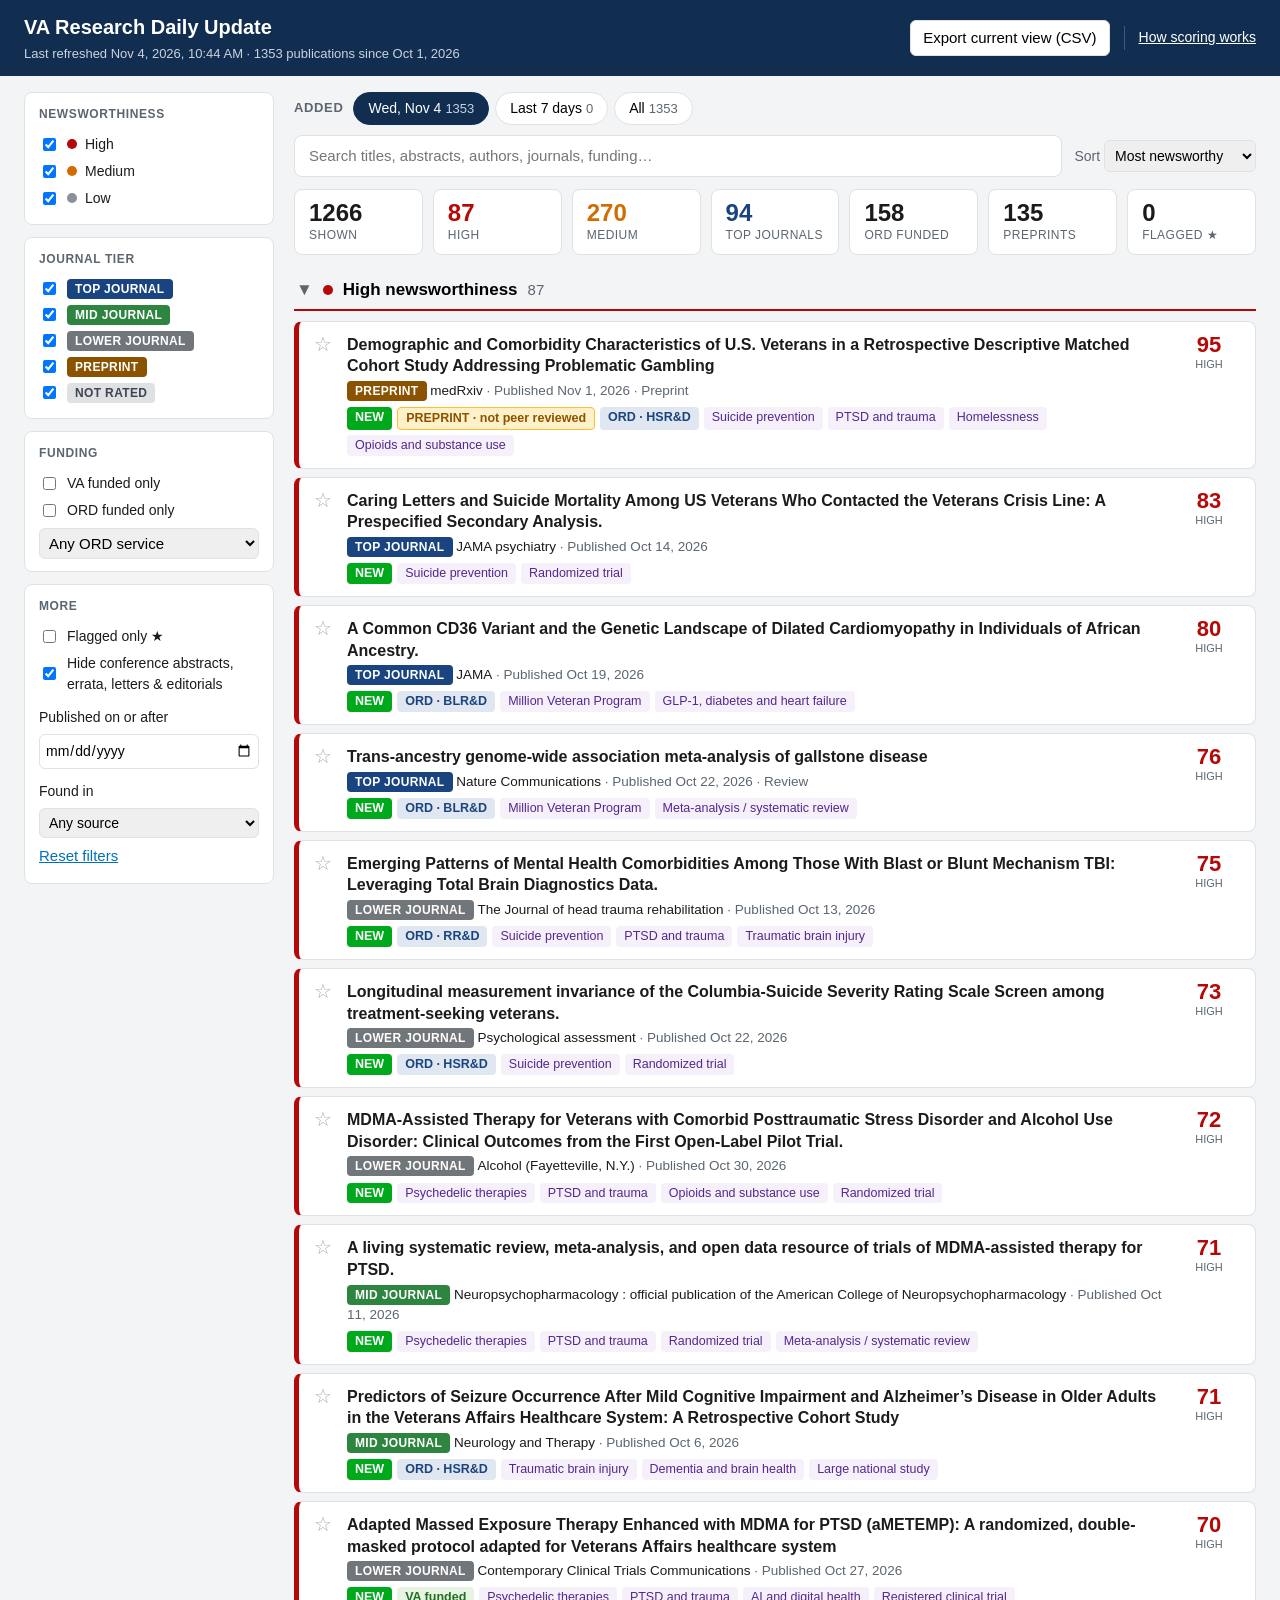
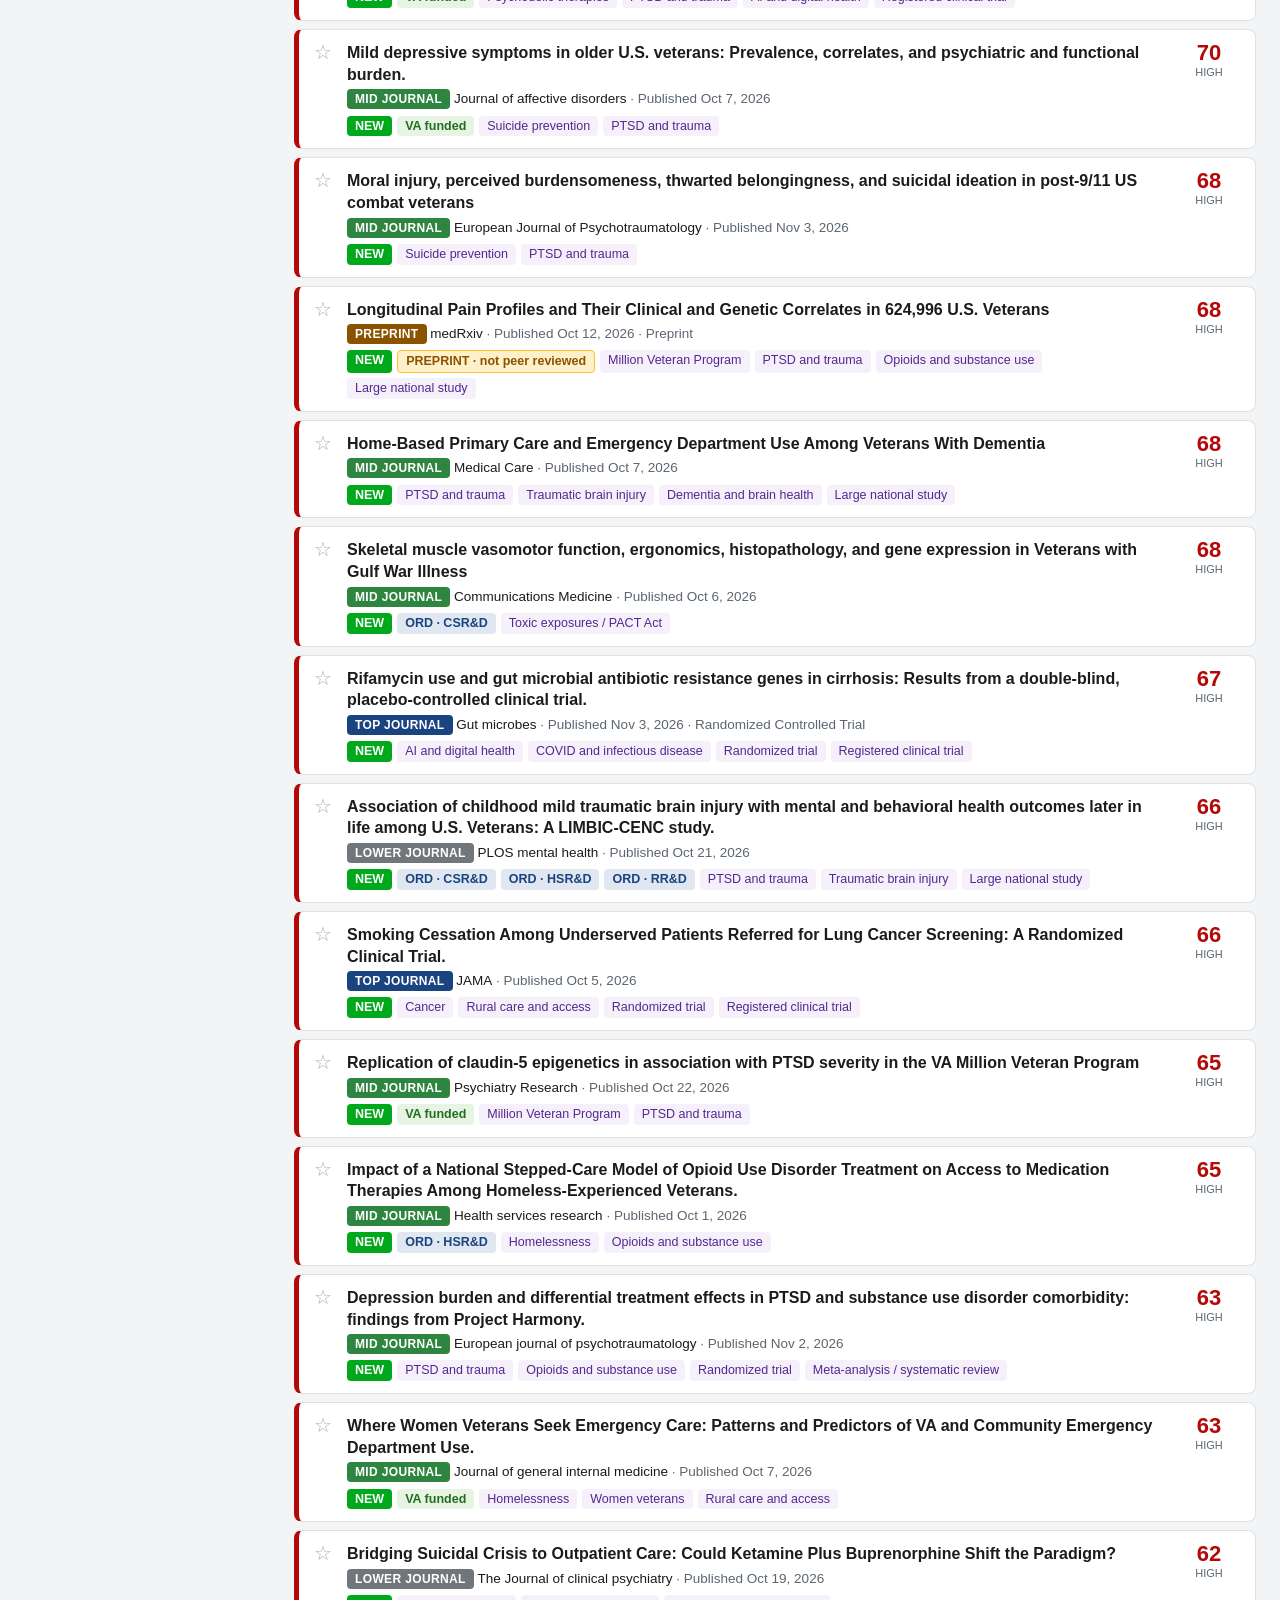
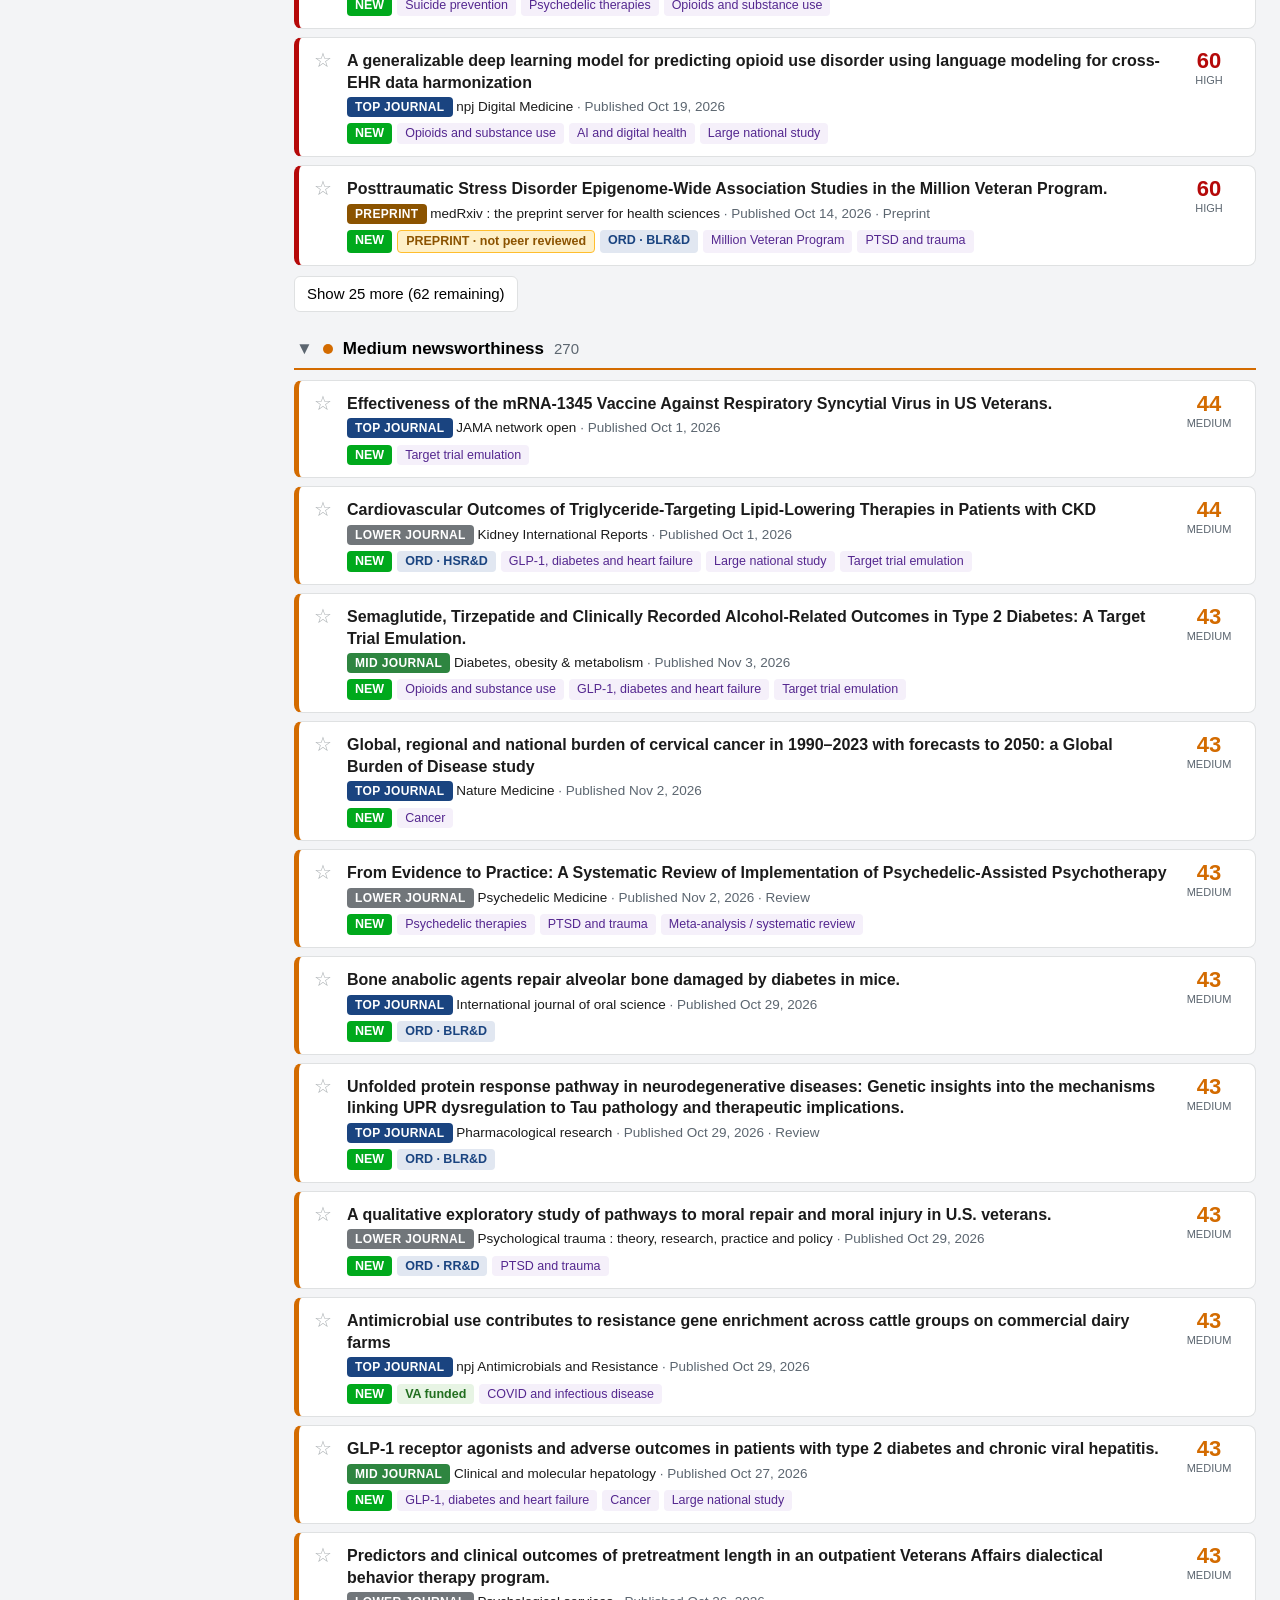
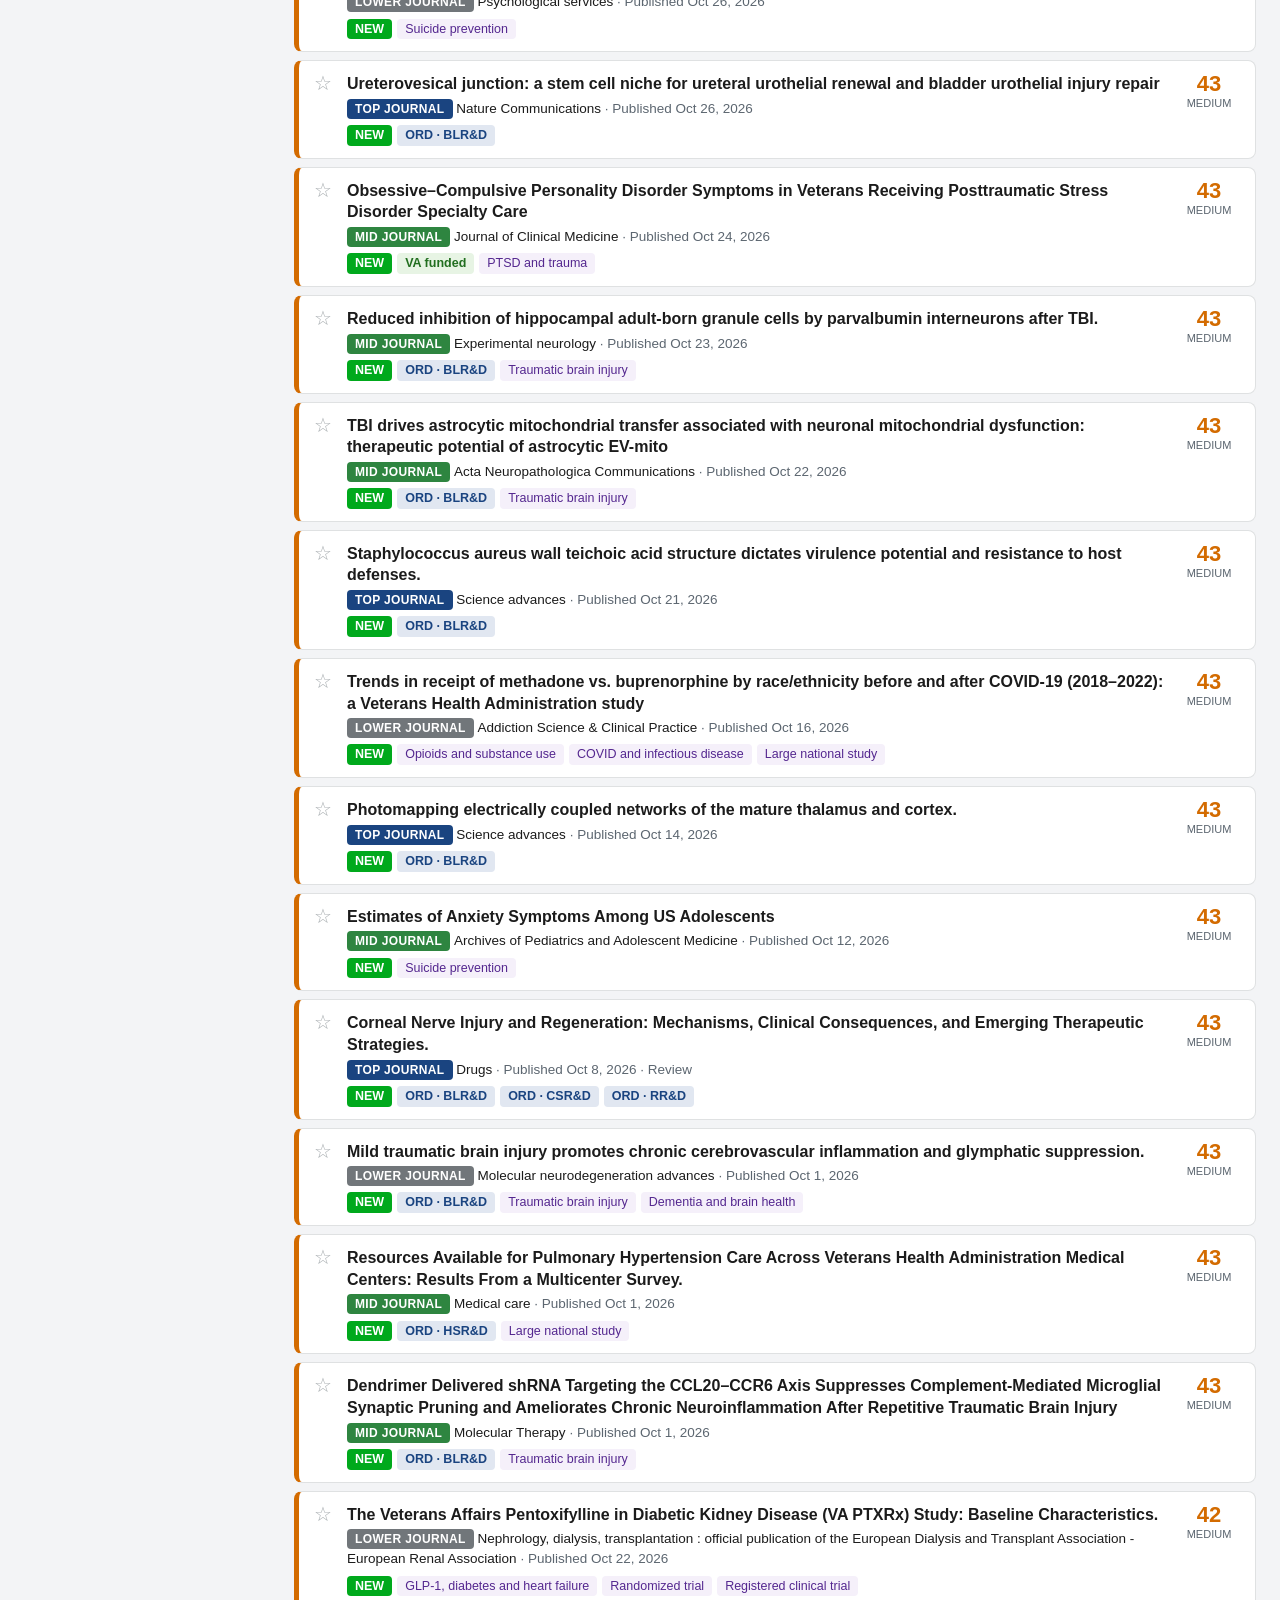
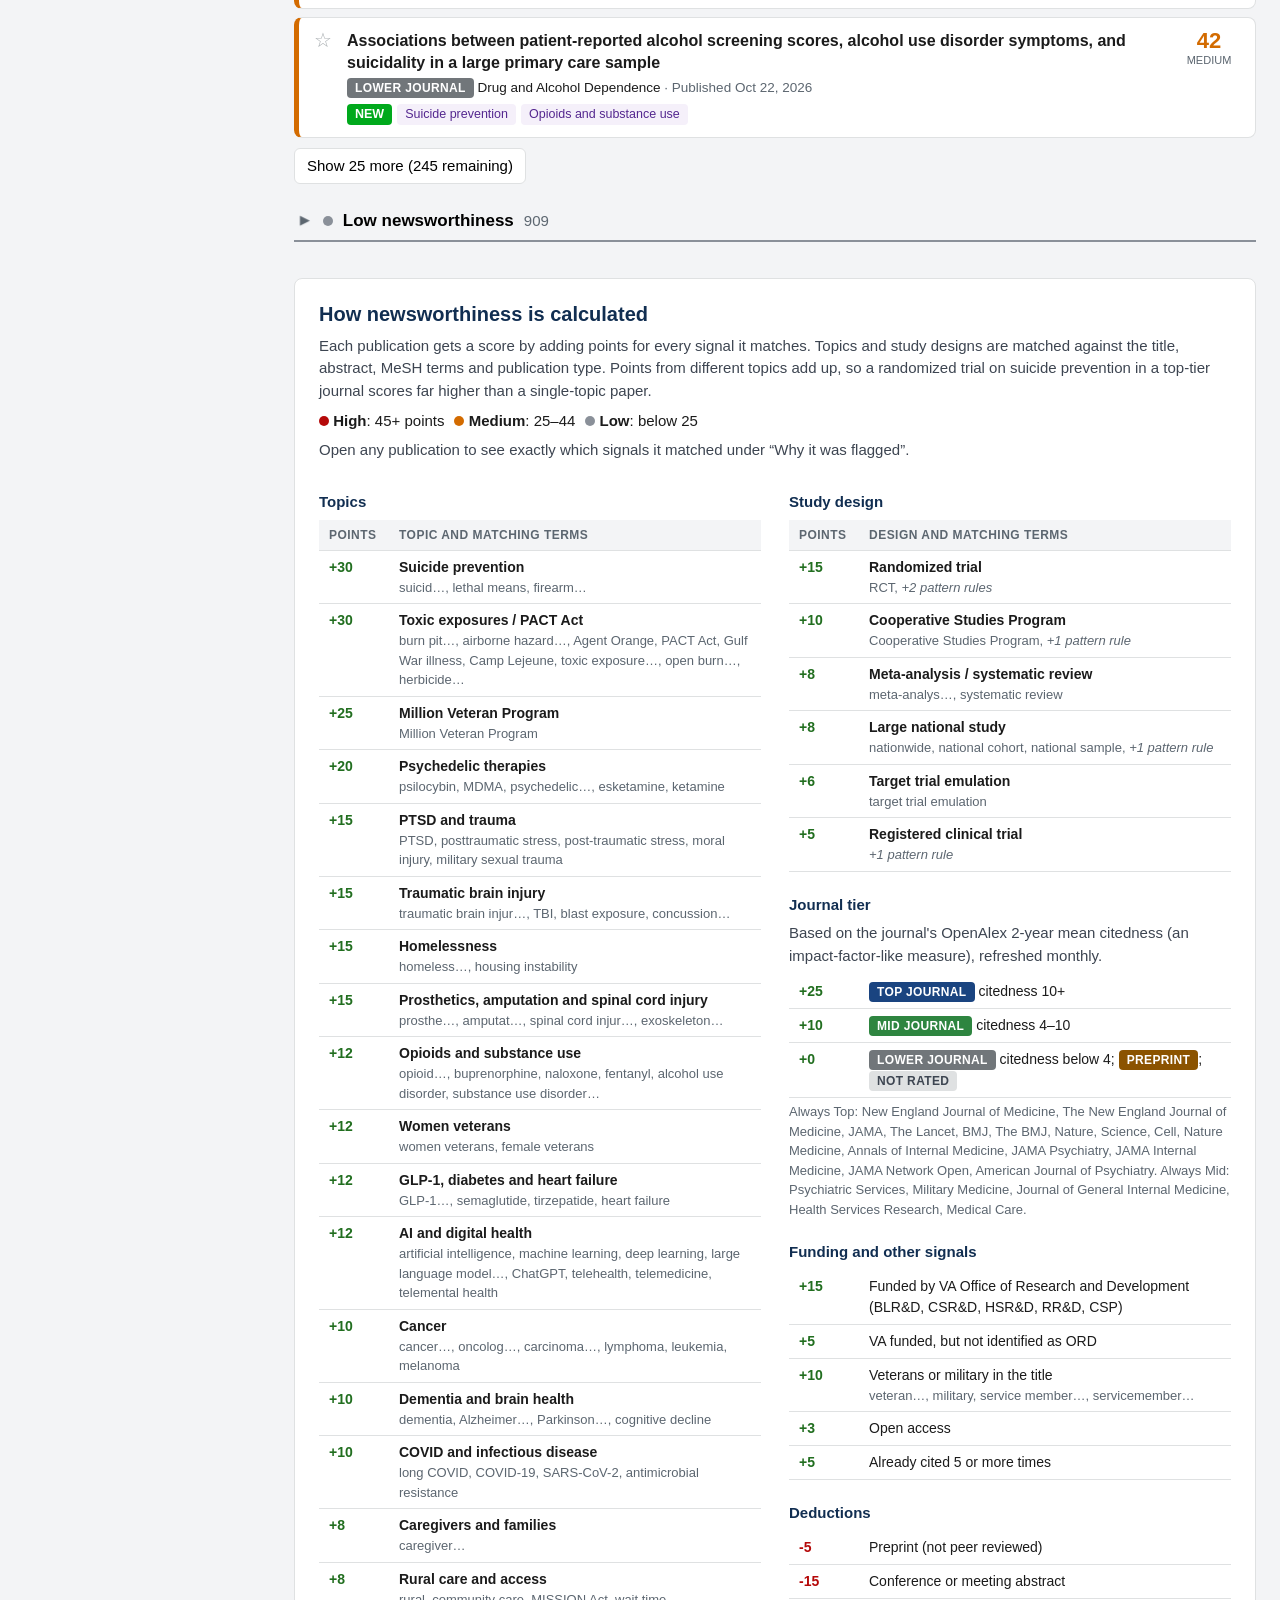
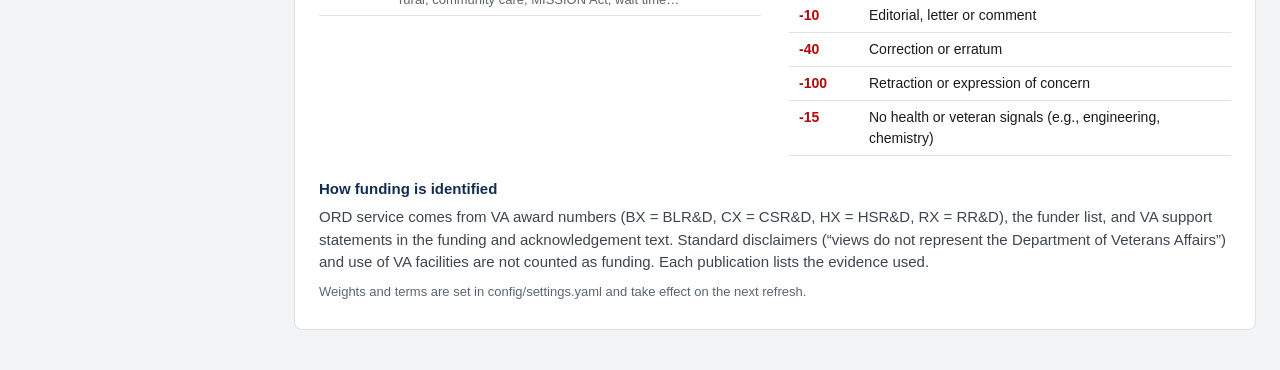
==== site/index.html @ d7e23025 "VA Research Radar: static dashboard from PubMed and OpenAlex" ====
<!DOCTYPE html>
<html lang="en">
<head>
  <meta charset="utf-8">
  <meta name="viewport" content="width=device-width, initial-scale=1">
  <title>VA Research Daily Update</title>
  <link rel="stylesheet" href="styles.css">
</head>
<body>
  <header class="topbar">
    <div>
      <h1>VA Research Daily Update</h1>
      <p id="meta">Loading…</p>
    </div>
    <div class="actions">
      <button id="export">Export current view (CSV)</button>
      <span class="divider"></span>
      <a class="toplink" href="#method">How scoring works</a>
    </div>
  </header>

  <div id="status" class="status" hidden></div>

  <div class="layout">
    <aside class="sidebar">
      <div class="filter-group">
        <h2>Newsworthiness</h2>
        <label><input type="checkbox" name="tier" value="High" checked> <span class="dot High"></span>High</label>
        <label><input type="checkbox" name="tier" value="Medium" checked> <span class="dot Medium"></span>Medium</label>
        <label><input type="checkbox" name="tier" value="Low" checked> <span class="dot Low"></span>Low</label>
      </div>

      <div class="filter-group">
        <h2>Journal tier</h2>
        <label><input type="checkbox" name="jtier" value="Top" checked> <span class="jt Top">Top journal</span></label>
        <label><input type="checkbox" name="jtier" value="Mid" checked> <span class="jt Mid">Mid journal</span></label>
        <label><input type="checkbox" name="jtier" value="Lower" checked> <span class="jt Lower">Lower journal</span></label>
        <label><input type="checkbox" name="jtier" value="Preprint" checked> <span class="jt Preprint">Preprint</span></label>
        <label><input type="checkbox" name="jtier" value="Not rated" checked> <span class="jt NotRated">Not rated</span></label>
      </div>

      <div class="filter-group">
        <h2>Funding</h2>
        <label><input id="vaFunded" type="checkbox"> VA funded only</label>
        <label><input id="ordFunded" type="checkbox"> ORD funded only</label>
        <select id="service" aria-label="ORD service">
          <option value="">Any ORD service</option>
          <option>BLR&amp;D</option>
          <option>CSR&amp;D</option>
          <option>HSR&amp;D</option>
          <option>RR&amp;D</option>
          <option>CSP</option>
          <option>ORD (service not identified)</option>
        </select>
      </div>

      <div class="filter-group">
        <h2>More</h2>
        <label><input id="flaggedOnly" type="checkbox"> Flagged only ★</label>
        <label><input id="hideMinor" type="checkbox" checked> Hide conference abstracts, errata, letters &amp; editorials</label>
        <label class="stack">Published on or after <input id="from" type="date"></label>
        <label class="stack">Found in
          <select id="source">
            <option value="">Any source</option>
            <option value="pubmed">PubMed</option>
            <option value="openalex">OpenAlex</option>
          </select>
        </label>
        <button id="reset" class="link">Reset filters</button>
      </div>

    </aside>

    <main>
      <div class="daybar">
        <span class="label">Added</span>
        <div id="days" class="pills"></div>
      </div>
      <div class="searchbar">
        <input id="q" type="search" placeholder="Search titles, abstracts, authors, journals, funding…">
        <label>Sort <select id="sort">
          <option value="score">Most newsworthy</option>
          <option value="pub_date">Newest publication</option>
        </select></label>
      </div>
      <div id="summary" class="summary"></div>
      <div id="sections"></div>
      <section id="method" class="method"></section>
    </main>
  </div>

  <aside id="detail" class="drawer" hidden>
    <button id="closeDetail" class="close" aria-label="Close">×</button>
    <div id="detailBody"></div>
  </aside>

  <script src="app.js"></script>
</body>
</html>
---- site/styles.css ----
:root {
  --navy: #112e51;
  --blue: #0071bb;
  --high: #b50909;
  --medium: #d36b00;
  --low: #8a9099;
  --top: #1a4480;
  --mid: #2e8540;
  --lower: #71767a;
  --preprint: #8b5300;
  --border: #dfe1e2;
  --bg: #f3f4f6;
  --text: #1b1b1b;
  --muted: #5c6670;
}
* { box-sizing: border-box; }
body { margin: 0; font: 15px/1.5 "Segoe UI", Arial, sans-serif; color: var(--text); background: var(--bg); }
button, select, input { font: inherit; }
button { border: 1px solid var(--border); background: #fff; padding: 6px 12px; border-radius: 6px; cursor: pointer; }
button:hover { border-color: var(--blue); }
button:disabled { opacity: .5; cursor: default; }
button.primary { background: #fff; color: var(--navy); font-weight: 600; border-color: #fff; }
button.link { border: 0; background: none; color: var(--blue); padding: 4px 0; text-decoration: underline; }

/* Top bar */
.topbar { display: flex; justify-content: space-between; align-items: center; flex-wrap: wrap; gap: 12px;
  padding: 12px 24px; background: var(--navy); color: #fff; position: sticky; top: 0; z-index: 5; }
.topbar h1 { margin: 0; font-size: 20px; }
.topbar p { margin: 2px 0 0; color: #c9d3df; font-size: 13px; }
.actions { display: flex; align-items: center; gap: 6px; flex-wrap: wrap; }
.actions .label { color: #c9d3df; font-size: 13px; }
.divider { width: 1px; height: 24px; background: #3d5a80; margin: 0 8px; }
.status { margin: 12px 24px 0; padding: 10px 14px; border-radius: 6px; background: #e7f6f8; border: 1px solid #99deea; white-space: pre-wrap; }
.status.error { background: #fdf0ef; border-color: #f2a39b; }

/* Layout */
.layout { display: grid; grid-template-columns: 250px 1fr; gap: 20px; padding: 16px 24px 40px; max-width: 1400px; margin: 0 auto; }
@media (max-width: 900px) { .layout { grid-template-columns: 1fr; } }

/* Sidebar */
.sidebar { align-self: start; position: sticky; top: 84px; max-height: calc(100vh - 100px); overflow-y: auto; }
.filter-group { background: #fff; border: 1px solid var(--border); border-radius: 8px; padding: 12px 14px; margin-bottom: 12px; }
.filter-group h2 { font-size: 12px; text-transform: uppercase; letter-spacing: .05em; color: var(--muted); margin: 0 0 8px; }
.filter-group label { display: flex; align-items: center; gap: 8px; padding: 3px 0; font-size: 14px; cursor: pointer; }
.filter-group label.stack { flex-direction: column; align-items: stretch; gap: 2px; margin-top: 6px; }
.filter-group select, .filter-group input[type=date] { width: 100%; padding: 5px; border: 1px solid var(--border); border-radius: 6px; margin-top: 4px; }
.coverage summary { cursor: pointer; font-weight: 600; font-size: 14px; }
.coverage table { font-size: 13px; border-collapse: collapse; margin-top: 8px; }
.coverage td { padding: 2px 6px 2px 0; vertical-align: top; }
.coverage p, .coverage ul { font-size: 12px; color: var(--muted); }

/* Day pills and search */
.daybar { display: flex; align-items: center; gap: 10px; flex-wrap: wrap; margin-bottom: 10px; }
.daybar .label { font-weight: 600; color: var(--muted); font-size: 13px; text-transform: uppercase; letter-spacing: .05em; }
.pills { display: flex; gap: 6px; flex-wrap: wrap; }
.pill { border-radius: 999px; padding: 5px 14px; font-size: 14px; }
.pill .n { color: var(--muted); margin-left: 4px; font-size: 13px; }
.pill.active { background: var(--navy); color: #fff; border-color: var(--navy); }
.pill.active .n { color: #c9d3df; }
.searchbar { display: flex; gap: 12px; align-items: center; margin-bottom: 12px; }
.searchbar input { flex: 1; padding: 9px 14px; border: 1px solid var(--border); border-radius: 8px; font-size: 15px; }
.searchbar label { font-size: 14px; color: var(--muted); white-space: nowrap; }
.searchbar select { padding: 6px; border: 1px solid var(--border); border-radius: 6px; }

/* Summary strip */
.summary { display: grid; grid-template-columns: repeat(auto-fit, minmax(120px, 1fr)); gap: 10px; margin-bottom: 16px; }
.stat { background: #fff; border: 1px solid var(--border); border-radius: 8px; padding: 10px 14px; }
.stat .num { font-size: 24px; font-weight: 700; line-height: 1.1; }
.stat .lbl { font-size: 12px; color: var(--muted); text-transform: uppercase; letter-spacing: .04em; }
.stat.High .num { color: var(--high); }
.stat.Medium .num { color: var(--medium); }
.stat.Top .num { color: var(--top); }

/* Tier sections */
.group { margin-bottom: 18px; }
.group-head { display: flex; align-items: center; gap: 10px; width: 100%; text-align: left; background: none; border: 0;
  border-bottom: 2px solid var(--border); border-radius: 0; padding: 6px 2px; font-size: 17px; font-weight: 700; }
.group-head .chev { transition: transform .15s; color: var(--muted); }
.group.collapsed .chev { transform: rotate(-90deg); }
.group.collapsed .cards, .group.collapsed .more { display: none; }
.group-head .count { font-weight: 400; color: var(--muted); font-size: 15px; }
.group-head.High { border-color: var(--high); }
.group-head.Medium { border-color: var(--medium); }
.group-head.Low { border-color: var(--low); }
.cards { display: flex; flex-direction: column; gap: 8px; margin-top: 10px; }
.more { margin: 10px 0 0; }

/* Cards */
.card { display: grid; grid-template-columns: 32px 1fr 64px; gap: 8px; background: #fff; border: 1px solid var(--border);
  border-left: 5px solid var(--low); border-radius: 8px; padding: 12px 14px 12px 8px; cursor: pointer; }
.card:hover { box-shadow: 0 2px 8px rgba(0,0,0,.08); border-color: #c6cace; }
.card.High { border-left-color: var(--high); }
.card.Medium { border-left-color: var(--medium); }
.card.flagged { background: #fffbea; }
.flag { border: 0; background: none; font-size: 20px; line-height: 1; padding: 0; color: #a9aeb1; align-self: start; }
.flag[aria-pressed=true] { color: #e5a000; }
.card-title { font-size: 16px; font-weight: 600; line-height: 1.35; margin-bottom: 4px; }
.card-meta { font-size: 13.5px; color: var(--muted); margin-bottom: 6px; }
.card-meta .journal { color: var(--text); font-weight: 500; }
.card-tags { display: flex; flex-wrap: wrap; gap: 5px; }
.card-score { text-align: center; align-self: start; }
.card-score .num { font-size: 22px; font-weight: 700; line-height: 1; }
.card-score .lbl { font-size: 11px; text-transform: uppercase; color: var(--muted); }
.card.High .card-score .num { color: var(--high); }
.card.Medium .card-score .num { color: var(--medium); }
.card.Low .card-score .num { color: var(--low); }

/* Badges */
.tag { display: inline-block; padding: 1px 8px; border-radius: 4px; font-size: 12.5px; background: #f0f0f0; color: #3d4551; white-space: nowrap; }
.tag.ord { background: #e1e7f1; color: var(--top); font-weight: 600; }
.tag.va { background: #e7f4e4; color: #216e1f; font-weight: 600; }
.tag.new { background: #00a91c; color: #fff; font-weight: 700; }
.tag.preprint { background: #fef0c8; color: var(--preprint); font-weight: 700; border: 1px solid #ffbe2e; }
.tag.warn { background: #fdf0ef; color: #b50909; font-weight: 700; }
.tag.topic { background: #f5f0fa; color: #54278f; }
.jt { display: inline-block; padding: 1px 8px; border-radius: 4px; font-size: 12px; font-weight: 700; color: #fff; text-transform: uppercase; letter-spacing: .03em; }
.jt.Top { background: var(--top); }
.jt.Mid { background: var(--mid); }
.jt.Lower { background: var(--lower); }
.jt.Preprint { background: var(--preprint); }
.jt.NotRated { background: #dfe1e2; color: #3d4551; }
.dot { width: 10px; height: 10px; border-radius: 50%; display: inline-block; }
.dot.High { background: var(--high); }
.dot.Medium { background: var(--medium); }
.dot.Low { background: var(--low); }
.empty { background: #fff; border: 1px dashed var(--border); border-radius: 8px; padding: 30px; text-align: center; color: var(--muted); }

/* Detail drawer */
.drawer { position: fixed; top: 0; right: 0; width: min(680px, 100%); height: 100%; overflow-y: auto; background: #fff;
  box-shadow: -4px 0 20px rgba(0,0,0,.2); padding: 20px 26px 40px; z-index: 10; }
.drawer h2 { margin: 8px 0; font-size: 20px; line-height: 1.3; padding-right: 30px; }
.drawer h3 { font-size: 13px; text-transform: uppercase; letter-spacing: .05em; margin: 20px 0 6px; color: var(--navy); }
.drawer .close { position: absolute; top: 12px; right: 14px; font-size: 22px; line-height: 1; padding: 2px 10px; }
.drawer ul { padding-left: 18px; margin: 4px 0; }
.drawer li { margin: 3px 0; }
.drawer .abstract { white-space: pre-wrap; }
.drawer a { color: var(--blue); word-break: break-all; }
.drawer .muted { color: var(--muted); font-size: 13px; }
.drawer .facts { display: grid; grid-template-columns: 140px 1fr; gap: 4px 12px; font-size: 14px; }
.drawer .facts dt { color: var(--muted); }
.drawer .facts dd { margin: 0; }

/* Scoring explainer */
.toplink { color: #fff; font-size: 14px; }
.method { margin-top: 36px; background: #fff; border: 1px solid var(--border); border-radius: 8px; padding: 20px 24px; scroll-margin-top: 90px; }
.method h2 { margin: 0 0 6px; font-size: 20px; color: var(--navy); }
.method h3 { margin: 22px 0 6px; font-size: 15px; color: var(--navy); }
.method p { margin: 4px 0 8px; color: #3d4551; }
.method table { border-collapse: collapse; width: 100%; font-size: 14px; }
.method th, .method td { text-align: left; padding: 6px 10px; border-bottom: 1px solid var(--border); vertical-align: top; }
.method th { background: #f3f4f6; font-size: 12px; text-transform: uppercase; letter-spacing: .04em; color: var(--muted); }
.method td.pts { font-weight: 700; white-space: nowrap; width: 70px; }
.method td.pts.pos { color: #216e1f; }
.method td.pts.neg { color: var(--high); }
.method .kw { color: var(--muted); font-size: 13px; }
.method .tierline { display: flex; gap: 10px; flex-wrap: wrap; margin: 6px 0; }
.method .grid2 { display: grid; grid-template-columns: repeat(auto-fit, minmax(320px, 1fr)); gap: 0 28px; }
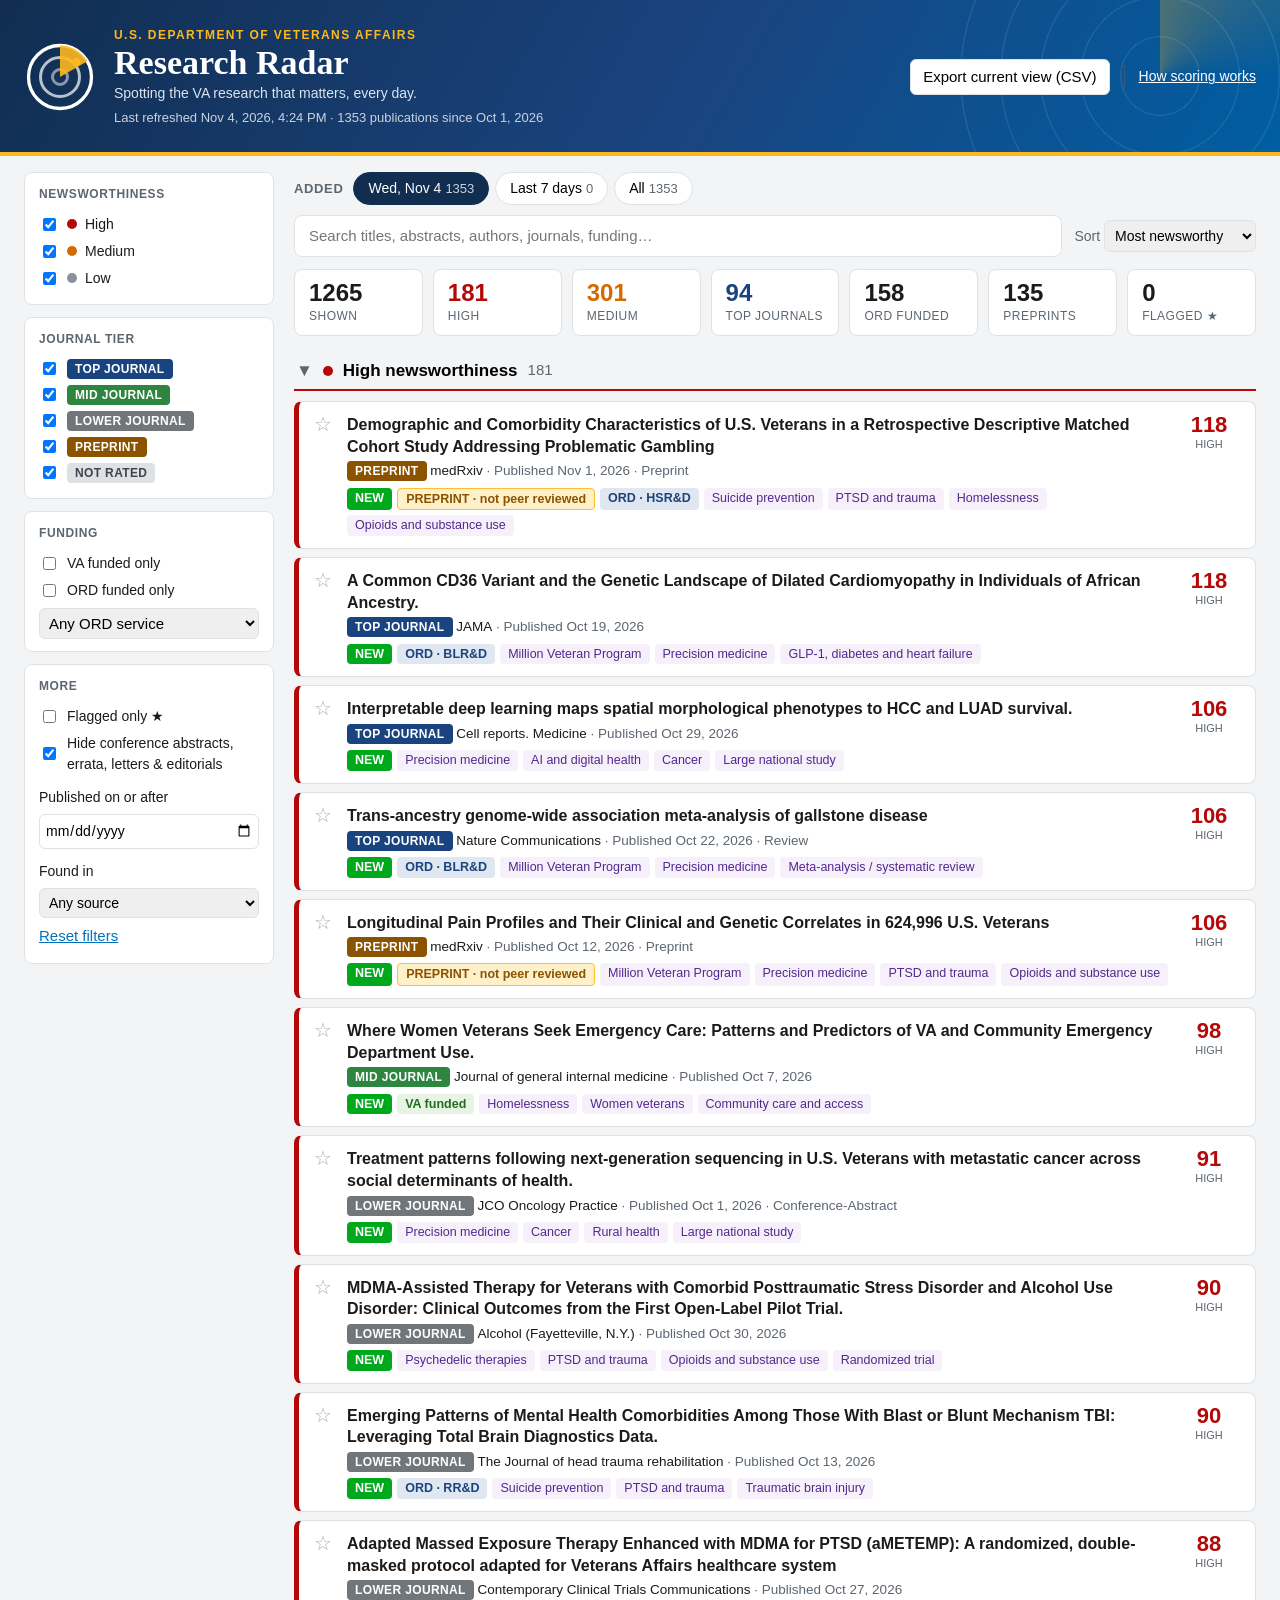
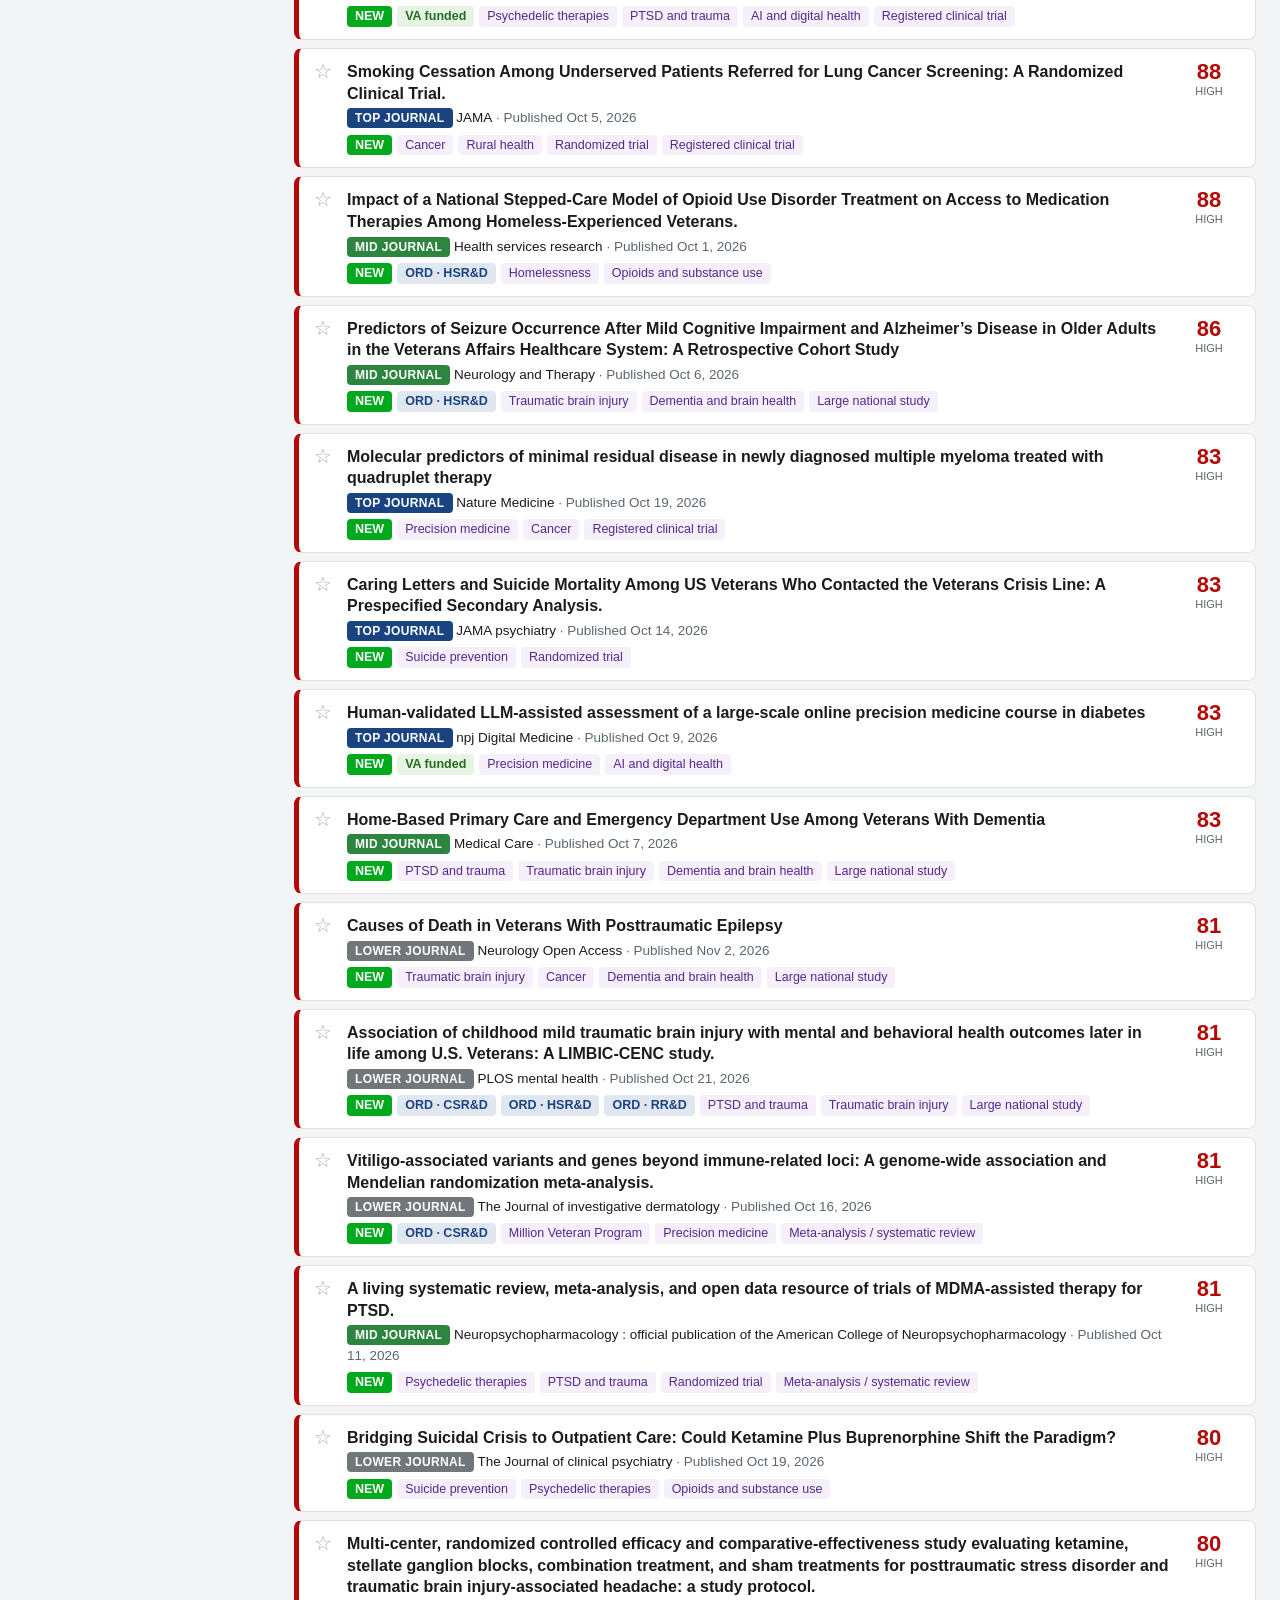
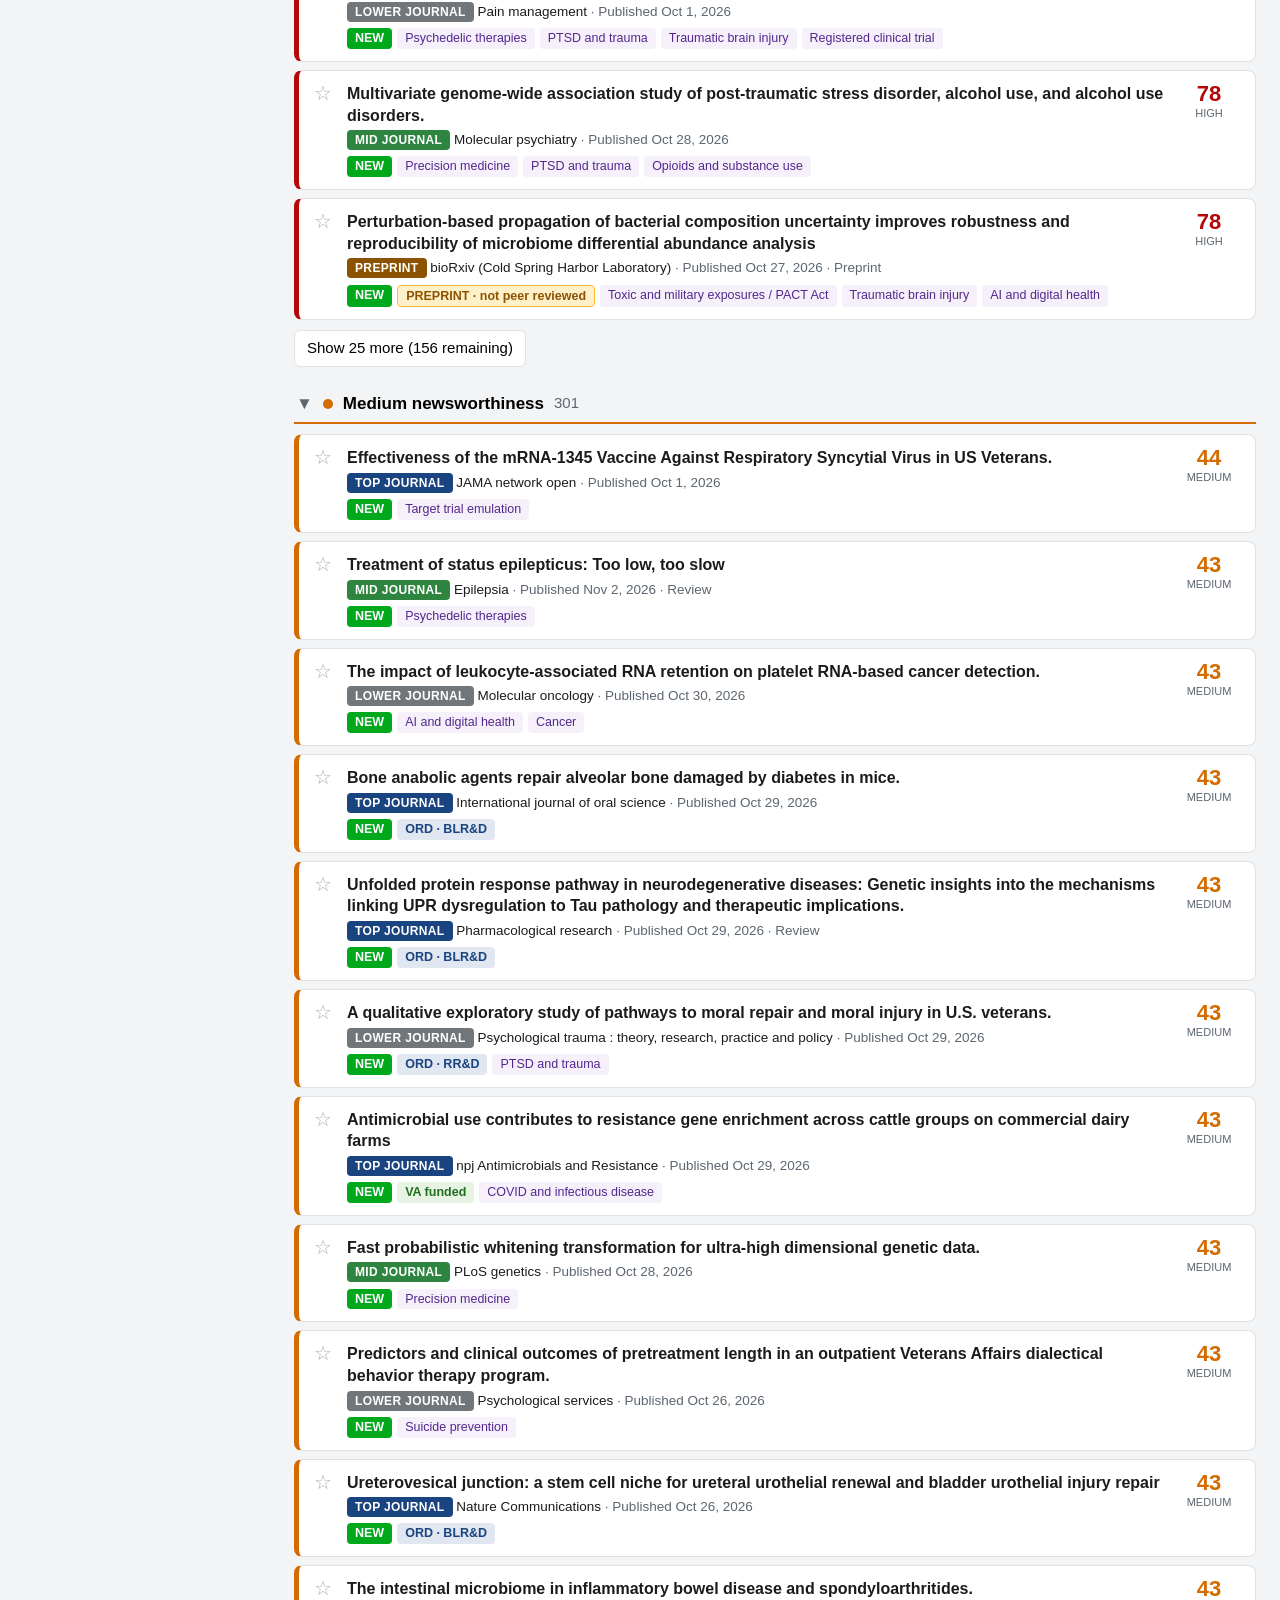
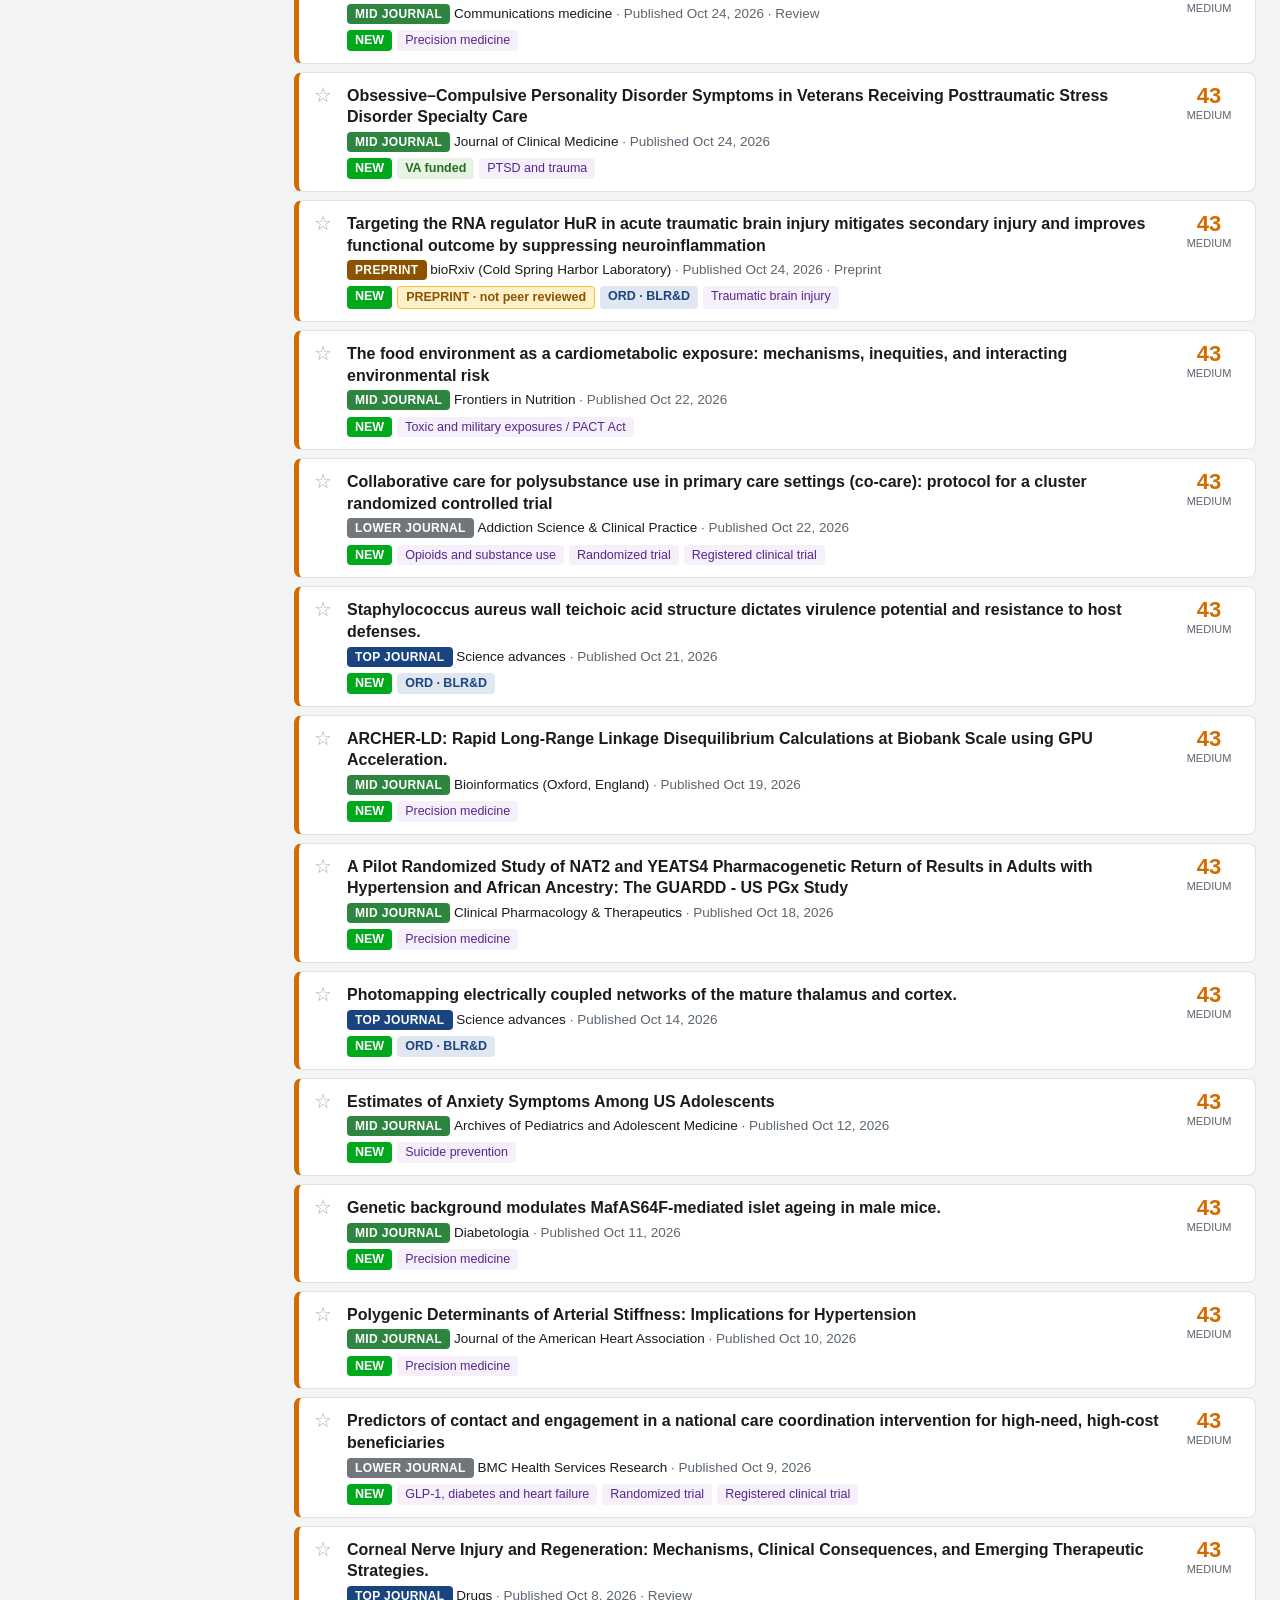
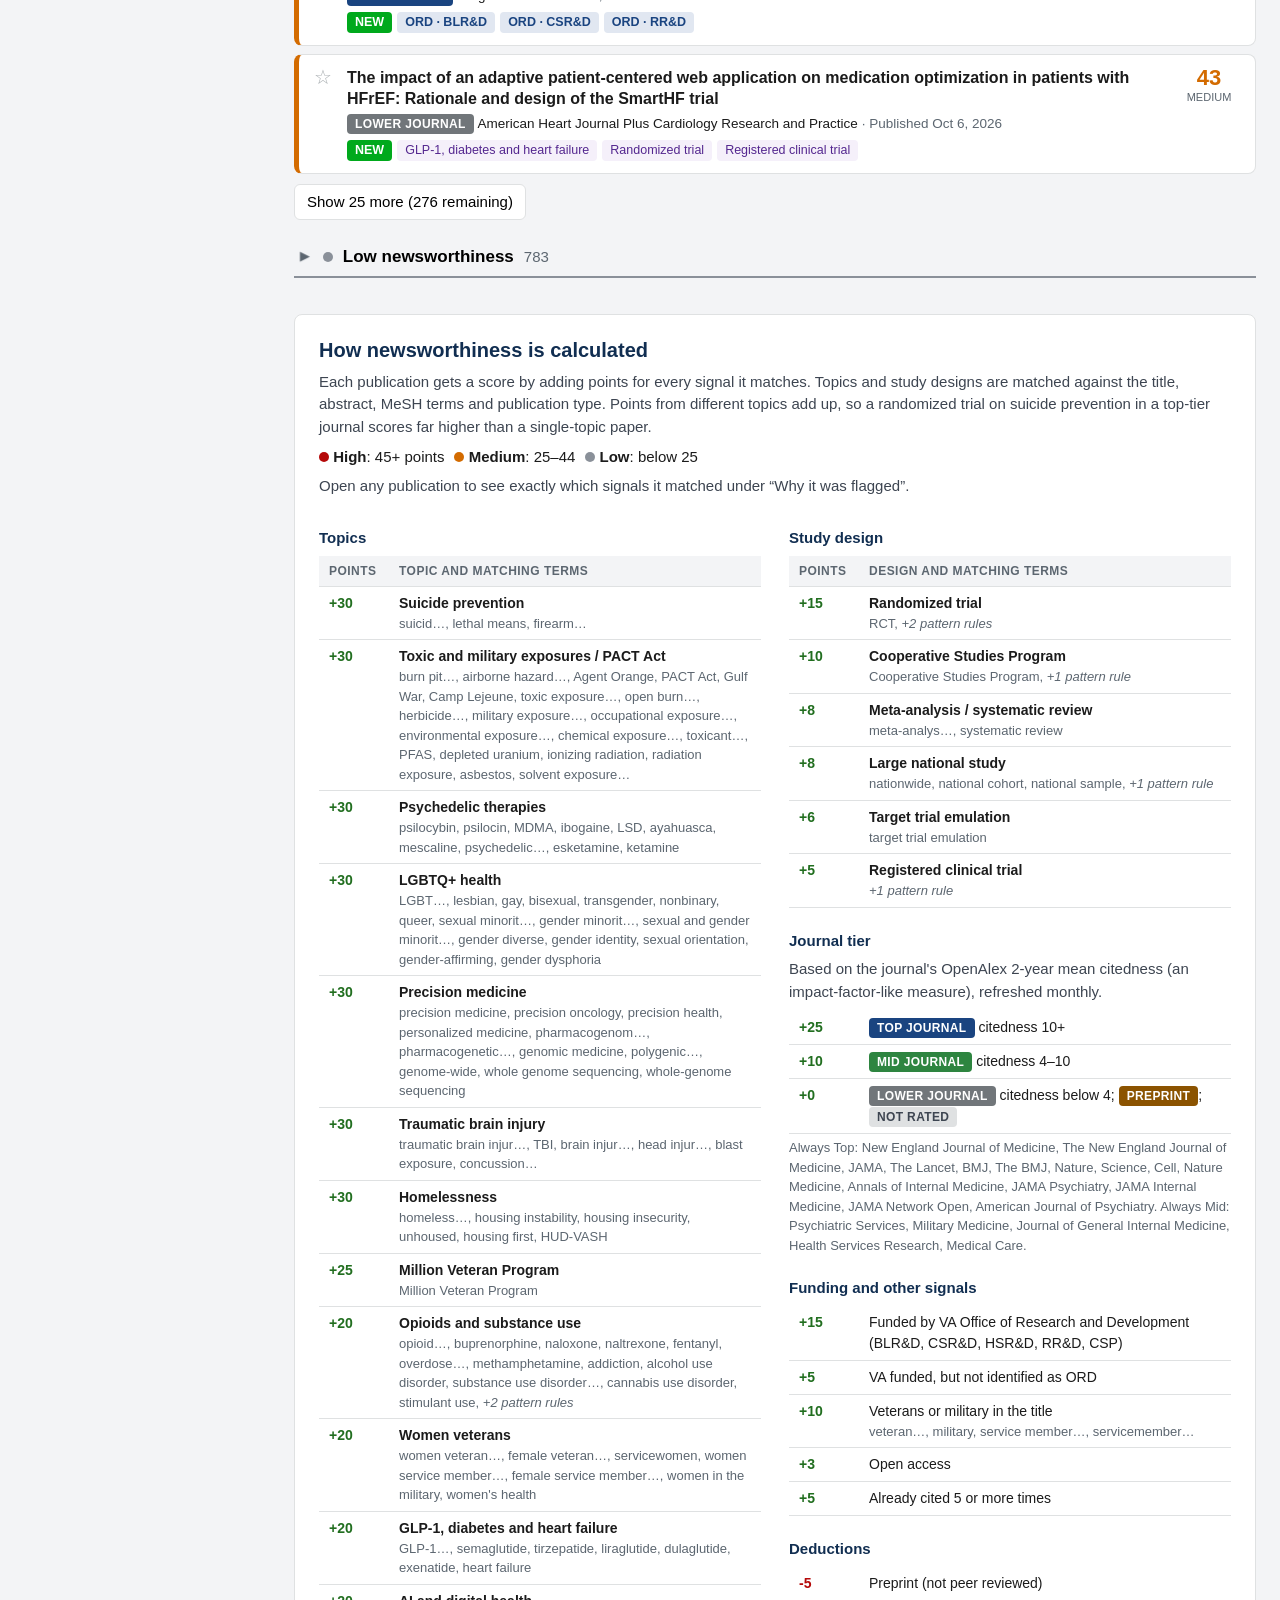
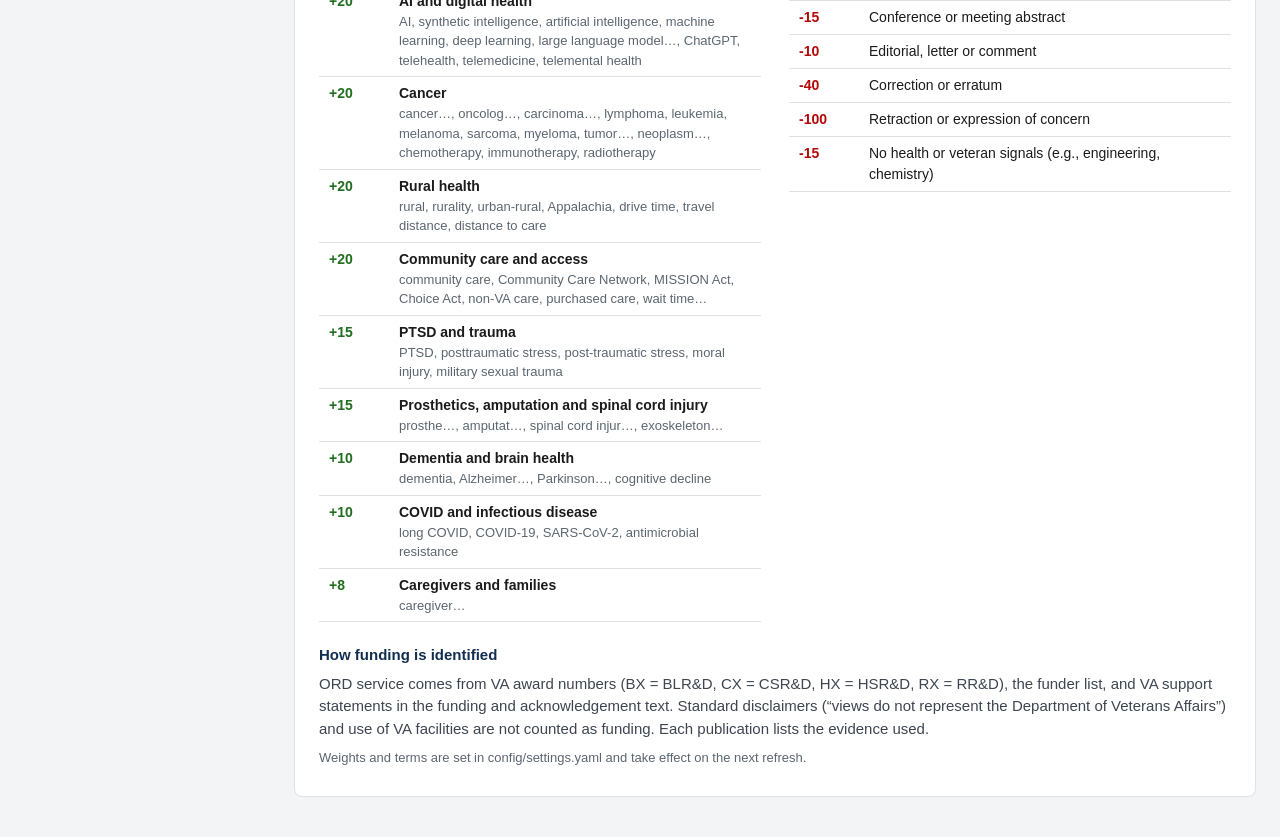
==== commit 82f3d237: "Add Research Radar header branding" ====
--- a/site/index.html
+++ b/site/index.html
@@ -3,14 +3,26 @@
 <head>
   <meta charset="utf-8">
   <meta name="viewport" content="width=device-width, initial-scale=1">
-  <title>VA Research Daily Update</title>
+  <title>VA Research Radar</title>
   <link rel="stylesheet" href="styles.css">
 </head>
 <body>
   <header class="topbar">
-    <div>
-      <h1>VA Research Daily Update</h1>
-      <p id="meta">Loading…</p>
+    <div class="ring-bg" aria-hidden="true"></div>
+    <div class="brand">
+      <svg class="mark" viewBox="0 0 48 48" aria-hidden="true">
+        <circle cx="24" cy="24" r="21" fill="none" stroke="#fff" stroke-width="2.2"/>
+        <circle cx="24" cy="24" r="13" fill="none" stroke="#fff" stroke-width="2" opacity=".7"/>
+        <circle cx="24" cy="24" r="5" fill="none" stroke="#fff" stroke-width="2" opacity=".5"/>
+        <path d="M24 24 L24 3 A21 21 0 0 1 42.2 13.5 Z" fill="#fdb81e" opacity=".9"/>
+        <circle cx="35" cy="14" r="2.8" fill="#fdb81e"/>
+      </svg>
+      <div>
+        <div class="eyebrow">U.S. Department of Veterans Affairs</div>
+        <h1>Research Radar</h1>
+        <div class="tagline">Spotting the VA research that matters, every day.</div>
+        <p id="meta">Loading…</p>
+      </div>
     </div>
     <div class="actions">
       <button id="export">Export current view (CSV)</button>
--- a/site/styles.css
+++ b/site/styles.css
@@ -23,10 +23,20 @@
 button.link { border: 0; background: none; color: var(--blue); padding: 4px 0; text-decoration: underline; }
 
 /* Top bar */
-.topbar { display: flex; justify-content: space-between; align-items: center; flex-wrap: wrap; gap: 12px;
-  padding: 12px 24px; background: var(--navy); color: #fff; position: sticky; top: 0; z-index: 5; }
-.topbar h1 { margin: 0; font-size: 20px; }
-.topbar p { margin: 2px 0 0; color: #c9d3df; font-size: 13px; }
+.topbar { position: relative; overflow: hidden; display: flex; justify-content: space-between; align-items: center; flex-wrap: wrap; gap: 12px;
+  padding: 26px 24px 24px; color: #fff; border-bottom: 4px solid #fdb81e;
+  background: linear-gradient(120deg, #112e51 0%, #1a4480 55%, #005ea2 100%); }
+.topbar .ring-bg { position: absolute; right: -90px; top: 50%; width: 420px; height: 420px; transform: translateY(-50%); border-radius: 50%;
+  background: repeating-radial-gradient(circle, transparent 0 38px, rgba(255,255,255,.09) 39px 40px), conic-gradient(from 0deg, rgba(253,184,30,.28), transparent 25%);
+  pointer-events: none; }
+.topbar .brand, .topbar .actions { position: relative; }
+.topbar .brand { display: flex; align-items: center; gap: 18px; }
+.topbar .mark { width: 72px; height: 72px; flex: none; }
+.topbar .eyebrow { font-size: 12px; letter-spacing: .12em; text-transform: uppercase; color: #fdb81e; font-weight: 600; }
+.topbar h1 { margin: 0; font: 700 34px/1.1 "Bitter", Georgia, serif; }
+.topbar .tagline { font-size: 14px; color: #dce4ef; margin-top: 2px; }
+.topbar p { margin: 4px 0 0; color: #c9d3df; font-size: 13px; }
+.topbar .toplink { color: #fff; }
 .actions { display: flex; align-items: center; gap: 6px; flex-wrap: wrap; }
 .actions .label { color: #c9d3df; font-size: 13px; }
 .divider { width: 1px; height: 24px; background: #3d5a80; margin: 0 8px; }
@@ -38,7 +48,7 @@
 @media (max-width: 900px) { .layout { grid-template-columns: 1fr; } }
 
 /* Sidebar */
-.sidebar { align-self: start; position: sticky; top: 84px; max-height: calc(100vh - 100px); overflow-y: auto; }
+.sidebar { align-self: start; position: sticky; top: 16px; max-height: calc(100vh - 32px); overflow-y: auto; }
 .filter-group { background: #fff; border: 1px solid var(--border); border-radius: 8px; padding: 12px 14px; margin-bottom: 12px; }
 .filter-group h2 { font-size: 12px; text-transform: uppercase; letter-spacing: .05em; color: var(--muted); margin: 0 0 8px; }
 .filter-group label { display: flex; align-items: center; gap: 8px; padding: 3px 0; font-size: 14px; cursor: pointer; }
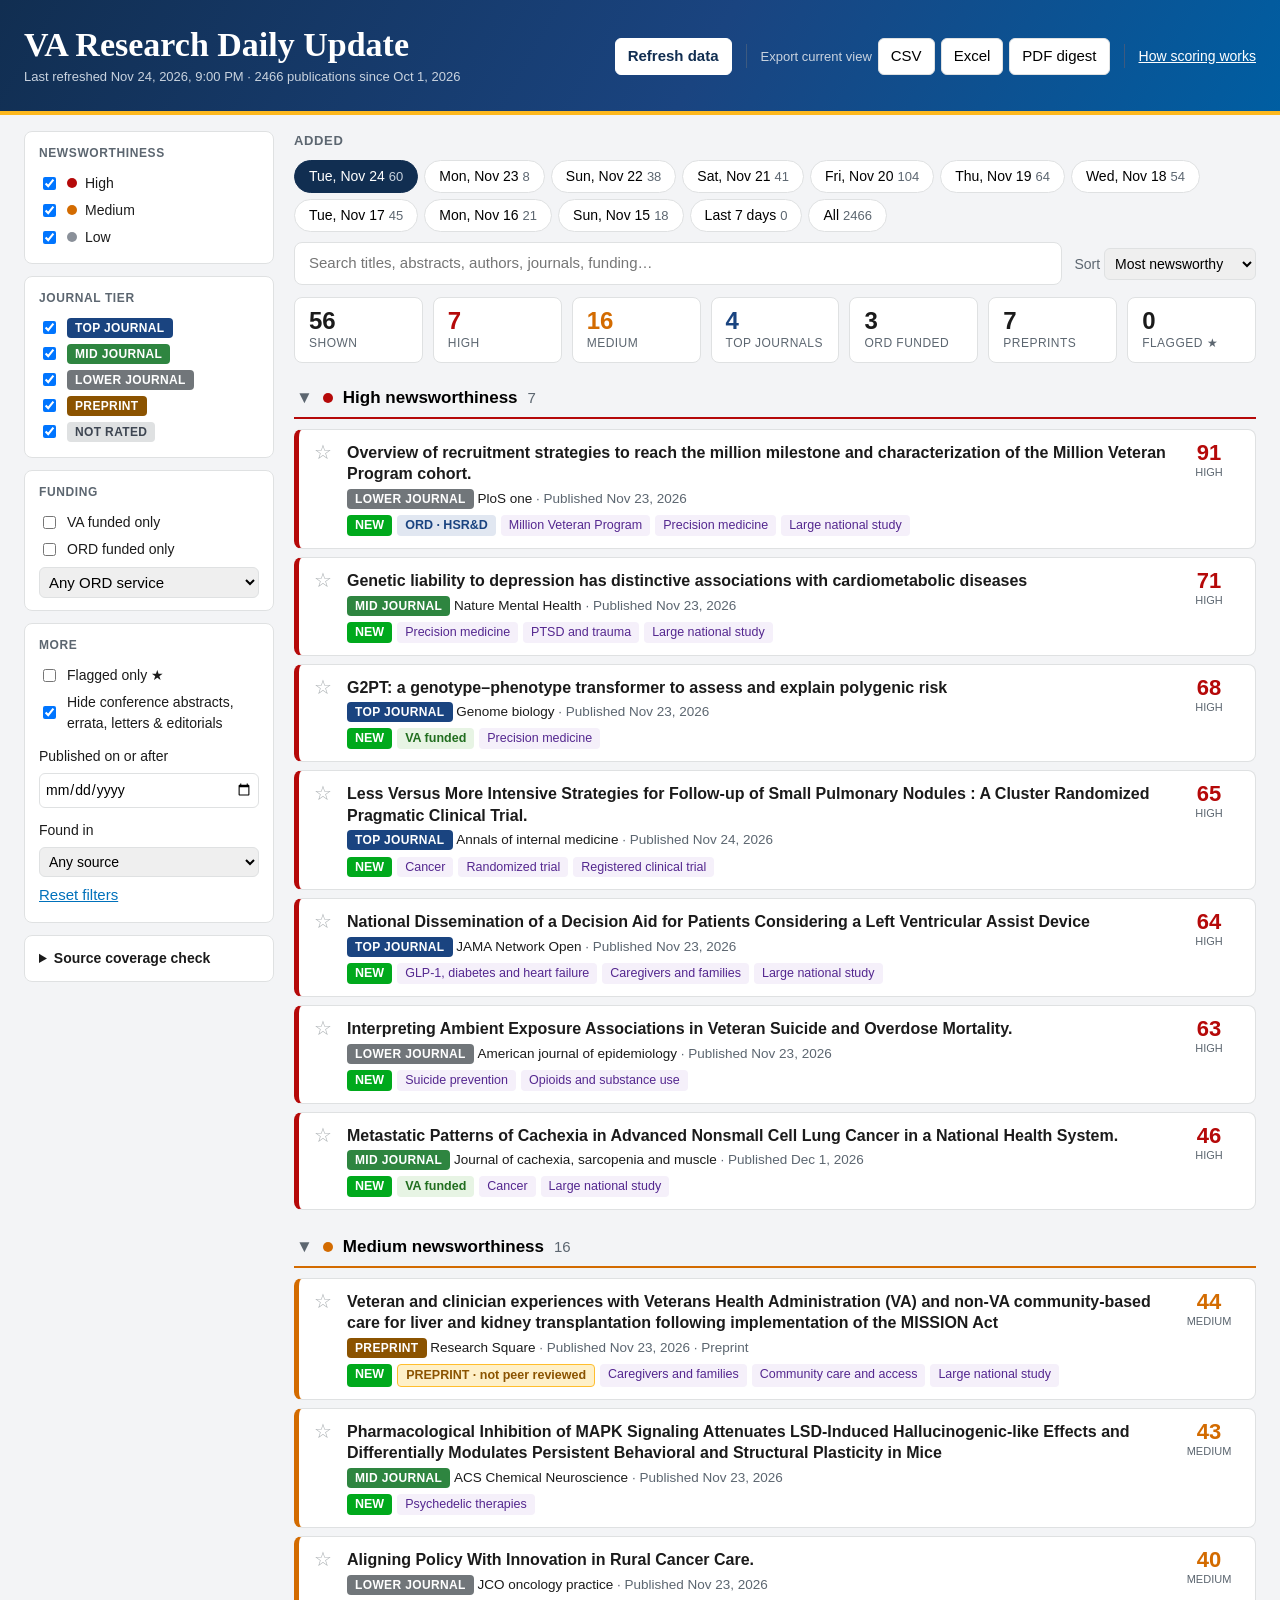
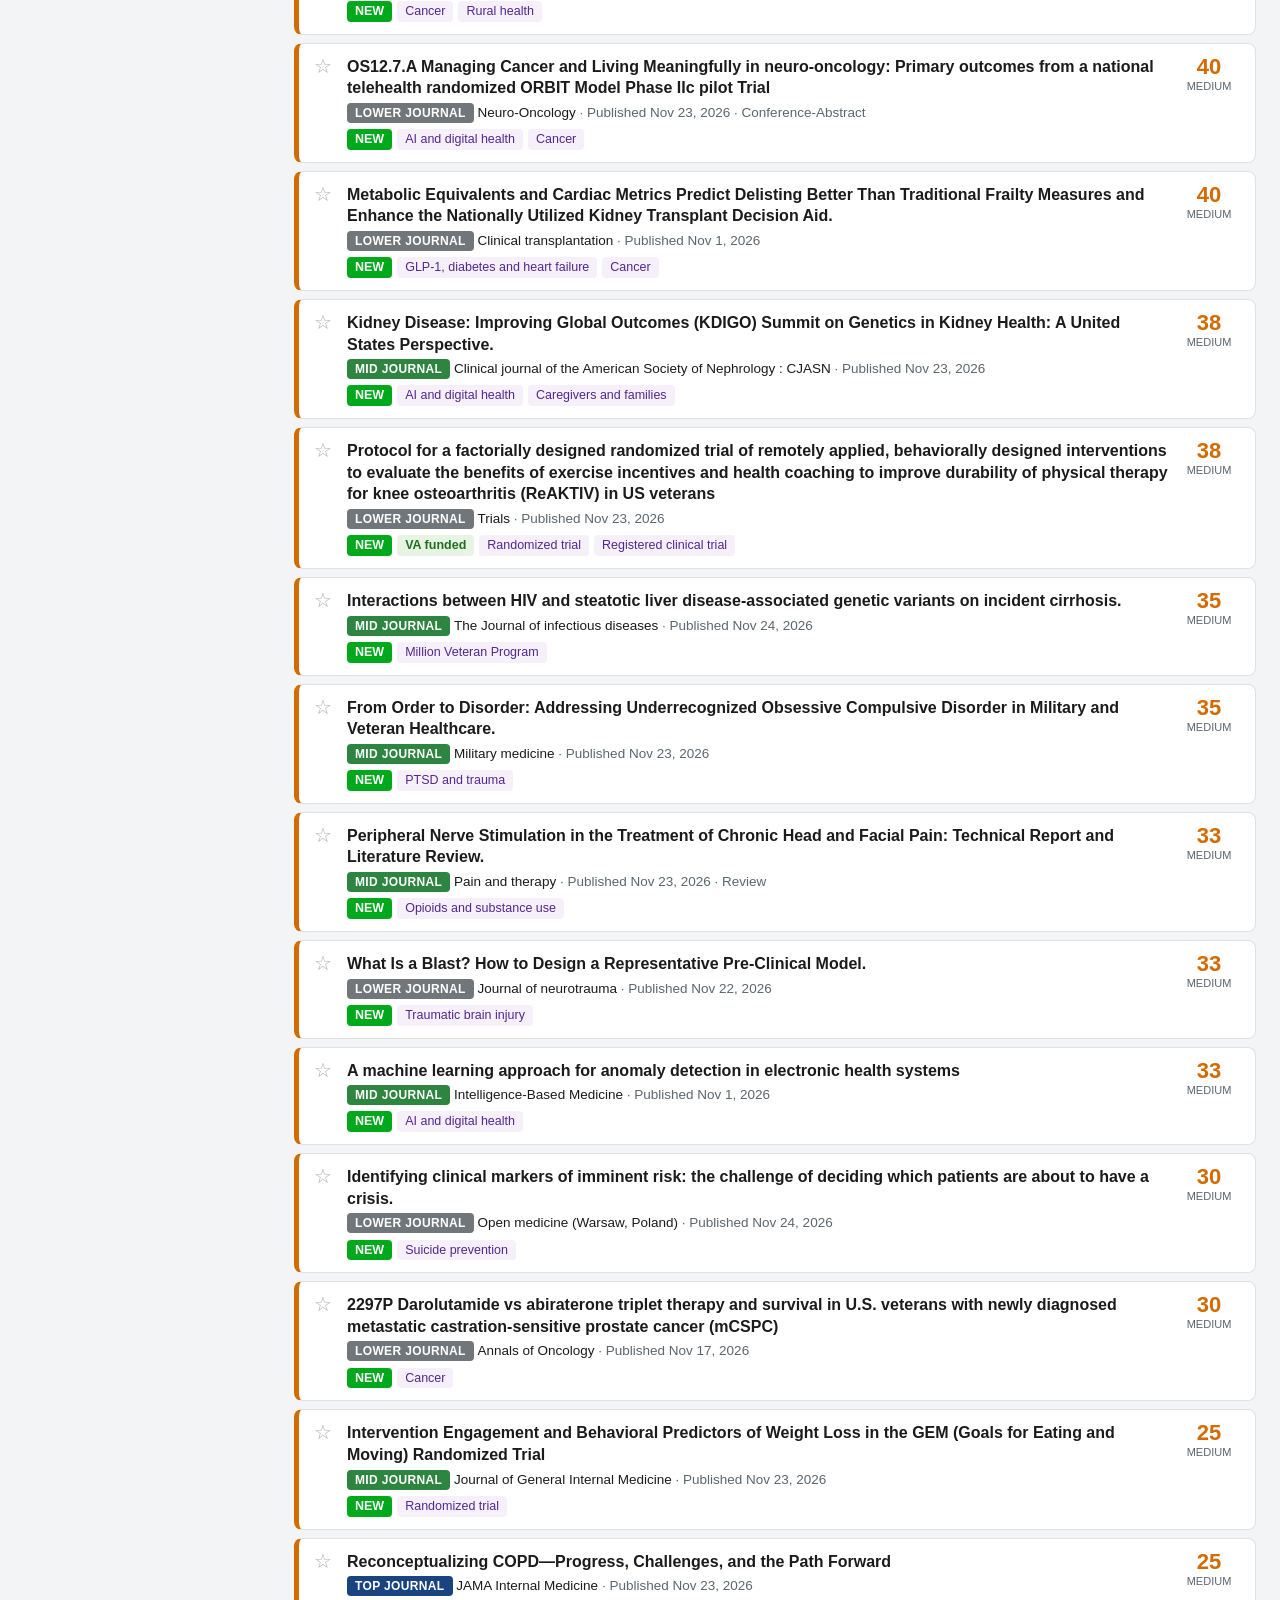
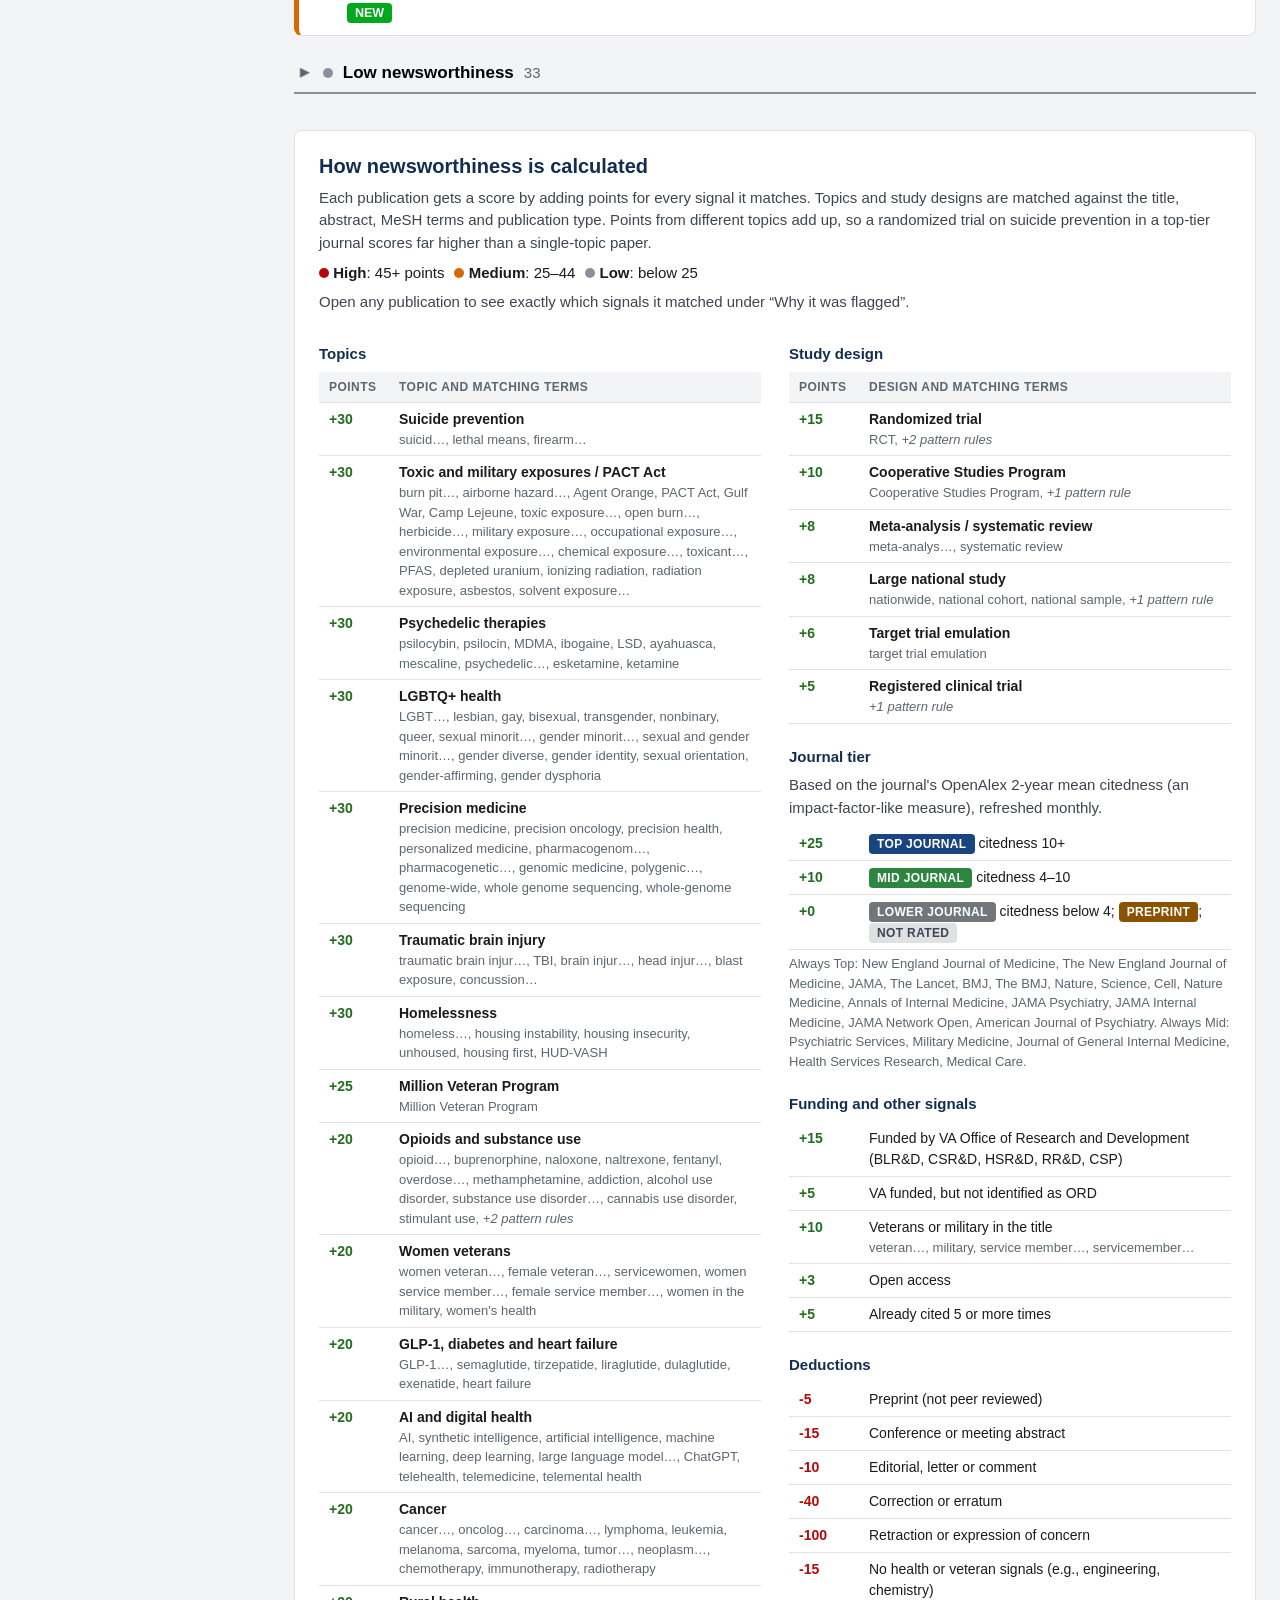
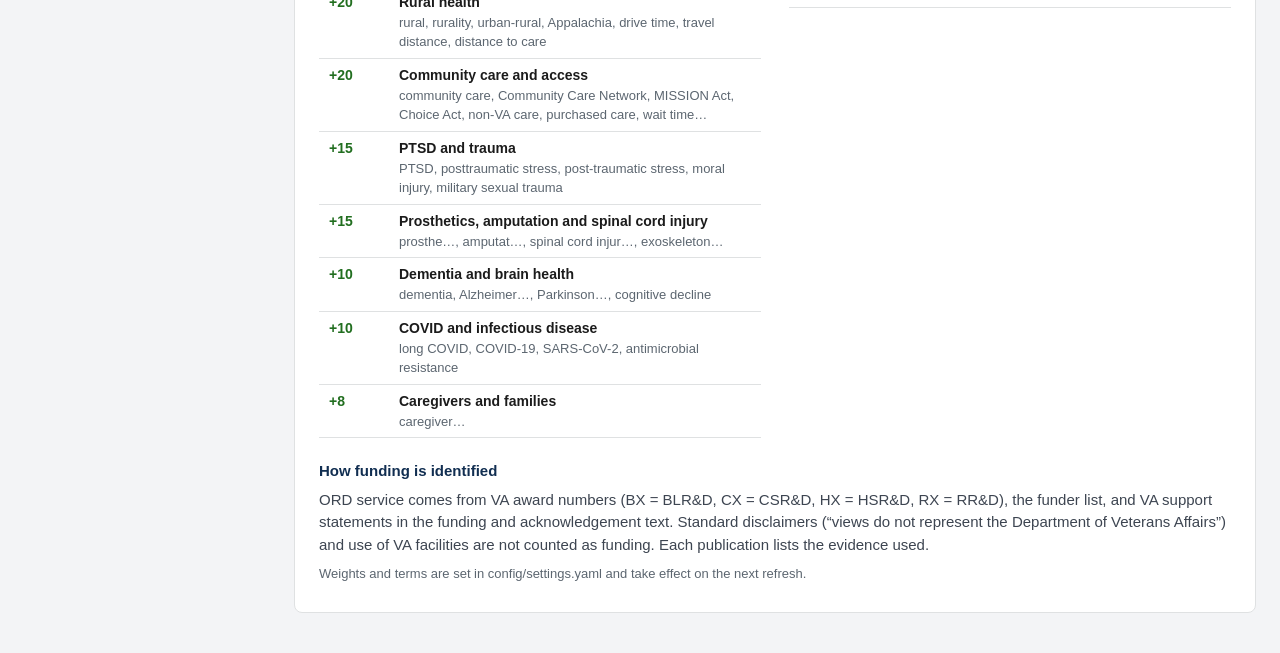
==== commit ac69cc30: "Restore Crossref source and Dimensions-matching updates Co-authored-by: Copilot <223556219+Copilot@u" ====
--- a/site/index.html
+++ b/site/index.html
@@ -3,29 +3,22 @@
 <head>
   <meta charset="utf-8">
   <meta name="viewport" content="width=device-width, initial-scale=1">
-  <title>VA Research Radar</title>
+  <title>VA Research Daily Update</title>
   <link rel="stylesheet" href="styles.css">
 </head>
 <body>
   <header class="topbar">
-    <div class="ring-bg" aria-hidden="true"></div>
-    <div class="brand">
-      <svg class="mark" viewBox="0 0 48 48" aria-hidden="true">
-        <circle cx="24" cy="24" r="21" fill="none" stroke="#fff" stroke-width="2.2"/>
-        <circle cx="24" cy="24" r="13" fill="none" stroke="#fff" stroke-width="2" opacity=".7"/>
-        <circle cx="24" cy="24" r="5" fill="none" stroke="#fff" stroke-width="2" opacity=".5"/>
-        <path d="M24 24 L24 3 A21 21 0 0 1 42.2 13.5 Z" fill="#fdb81e" opacity=".9"/>
-        <circle cx="35" cy="14" r="2.8" fill="#fdb81e"/>
-      </svg>
-      <div>
-        <div class="eyebrow">U.S. Department of Veterans Affairs</div>
-        <h1>Research Radar</h1>
-        <div class="tagline">Spotting the VA research that matters, every day.</div>
-        <p id="meta">Loading…</p>
-      </div>
+    <div>
+      <h1>VA Research Daily Update</h1>
+      <p id="meta">Loading…</p>
     </div>
     <div class="actions">
-      <button id="export">Export current view (CSV)</button>
+      <button id="refresh" class="primary">Refresh data</button>
+      <span class="divider"></span>
+      <span class="label">Export current view</span>
+      <button data-export="csv">CSV</button>
+      <button data-export="xlsx">Excel</button>
+      <button data-export="pdf">PDF digest</button>
       <span class="divider"></span>
       <a class="toplink" href="#method">How scoring works</a>
     </div>
@@ -74,6 +67,8 @@
         <label class="stack">Found in
           <select id="source">
             <option value="">Any source</option>
+            <option value="dimensions">Dimensions export</option>
+            <option value="not-dimensions">Not in Dimensions export</option>
             <option value="pubmed">PubMed</option>
             <option value="openalex">OpenAlex</option>
           </select>
@@ -81,6 +76,10 @@
         <button id="reset" class="link">Reset filters</button>
       </div>
 
+      <details class="filter-group coverage">
+        <summary>Source coverage check</summary>
+        <div id="coverageBody"></div>
+      </details>
     </aside>
 
     <main>
--- a/site/styles.css
+++ b/site/styles.css
@@ -37,6 +37,10 @@
 .topbar .tagline { font-size: 14px; color: #dce4ef; margin-top: 2px; }
 .topbar p { margin: 4px 0 0; color: #c9d3df; font-size: 13px; }
 .topbar .toplink { color: #fff; }
+.card-affil { font-size: 12.5px; color: var(--muted); margin-top: 2px; }
+.card-affil strong { color: var(--text); font-weight: 600; }
+.affils { padding-left: 22px; font-size: 13px; margin: 4px 0; }
+.affils li { margin-bottom: 3px; }
 .actions { display: flex; align-items: center; gap: 6px; flex-wrap: wrap; }
 .actions .label { color: #c9d3df; font-size: 13px; }
 .divider { width: 1px; height: 24px; background: #3d5a80; margin: 0 8px; }
@@ -107,6 +111,7 @@
 .card-title { font-size: 16px; font-weight: 600; line-height: 1.35; margin-bottom: 4px; }
 .card-meta { font-size: 13.5px; color: var(--muted); margin-bottom: 6px; }
 .card-meta .journal { color: var(--text); font-weight: 500; }
+.card-preview { margin: 0 0 8px; font-size: 13.5px; line-height: 1.45; color: var(--text); }
 .card-tags { display: flex; flex-wrap: wrap; gap: 5px; }
 .card-score { text-align: center; align-self: start; }
 .card-score .num { font-size: 22px; font-weight: 700; line-height: 1; }
